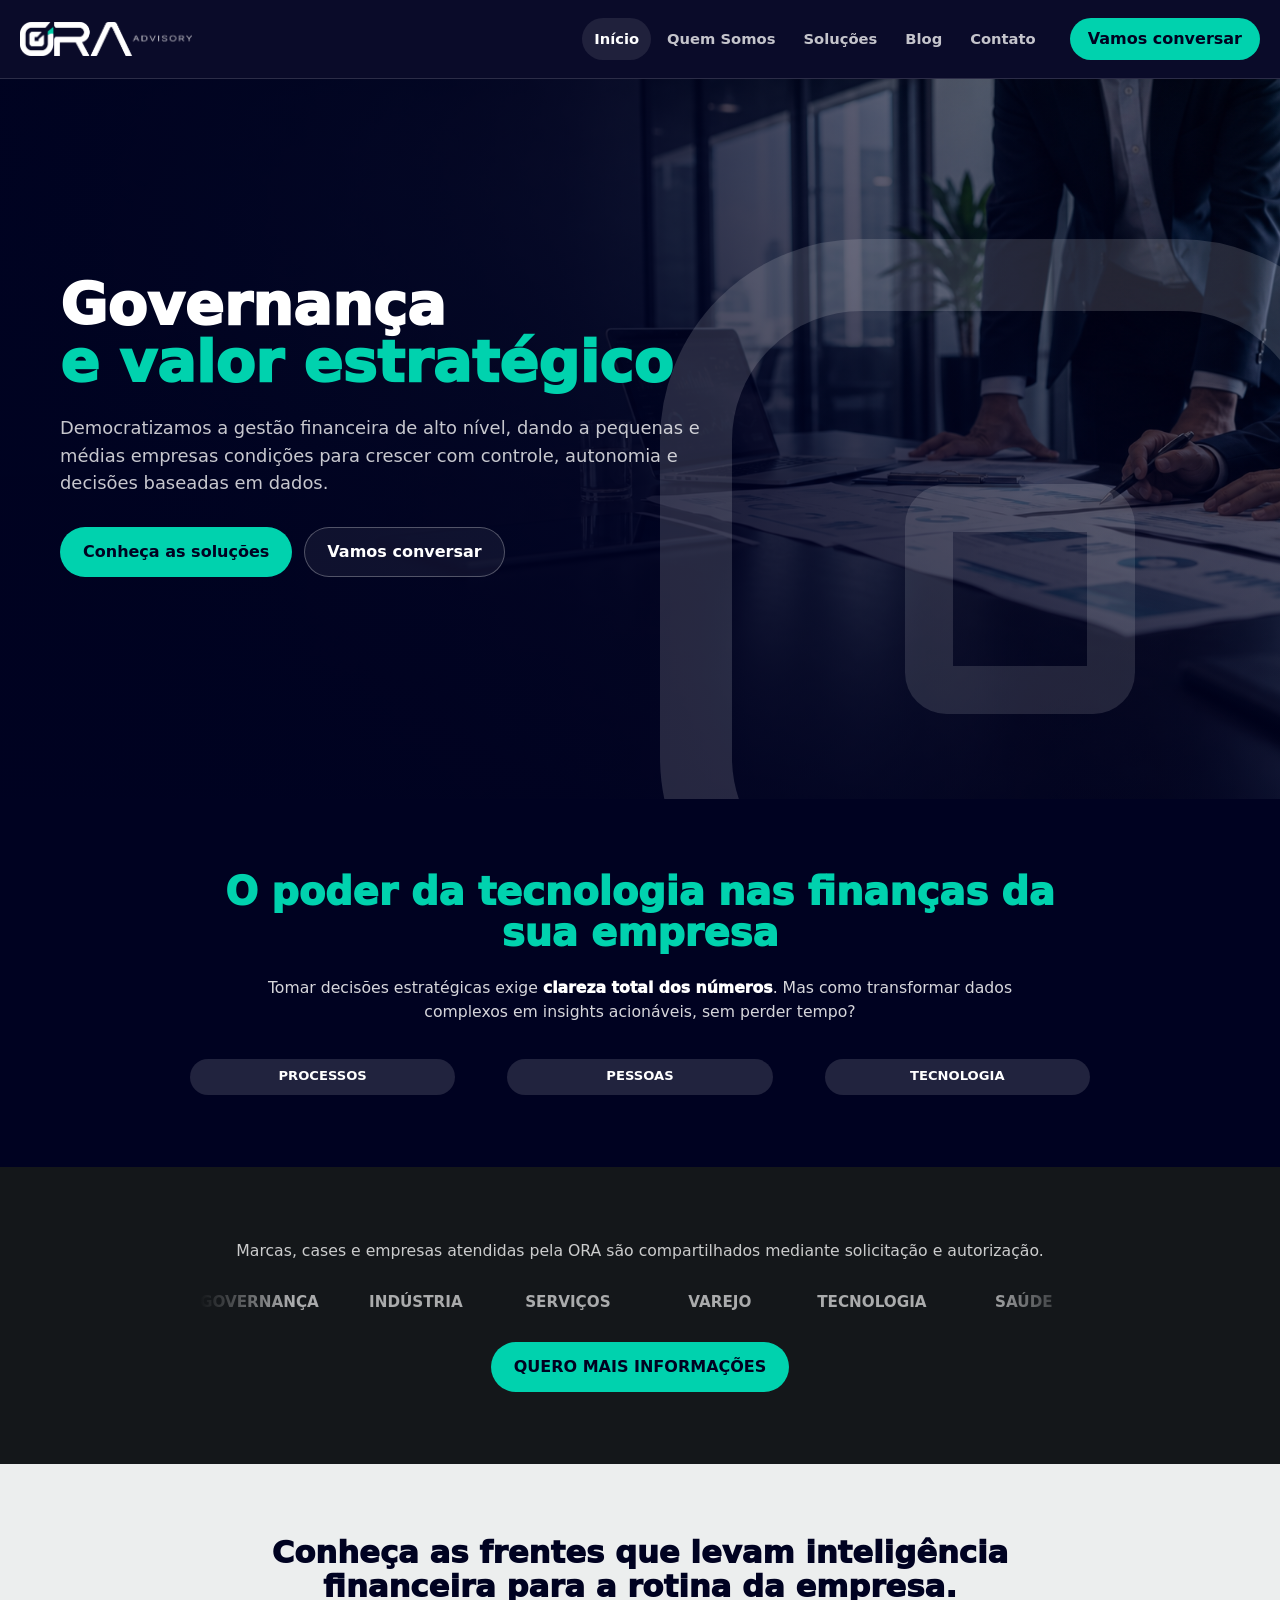
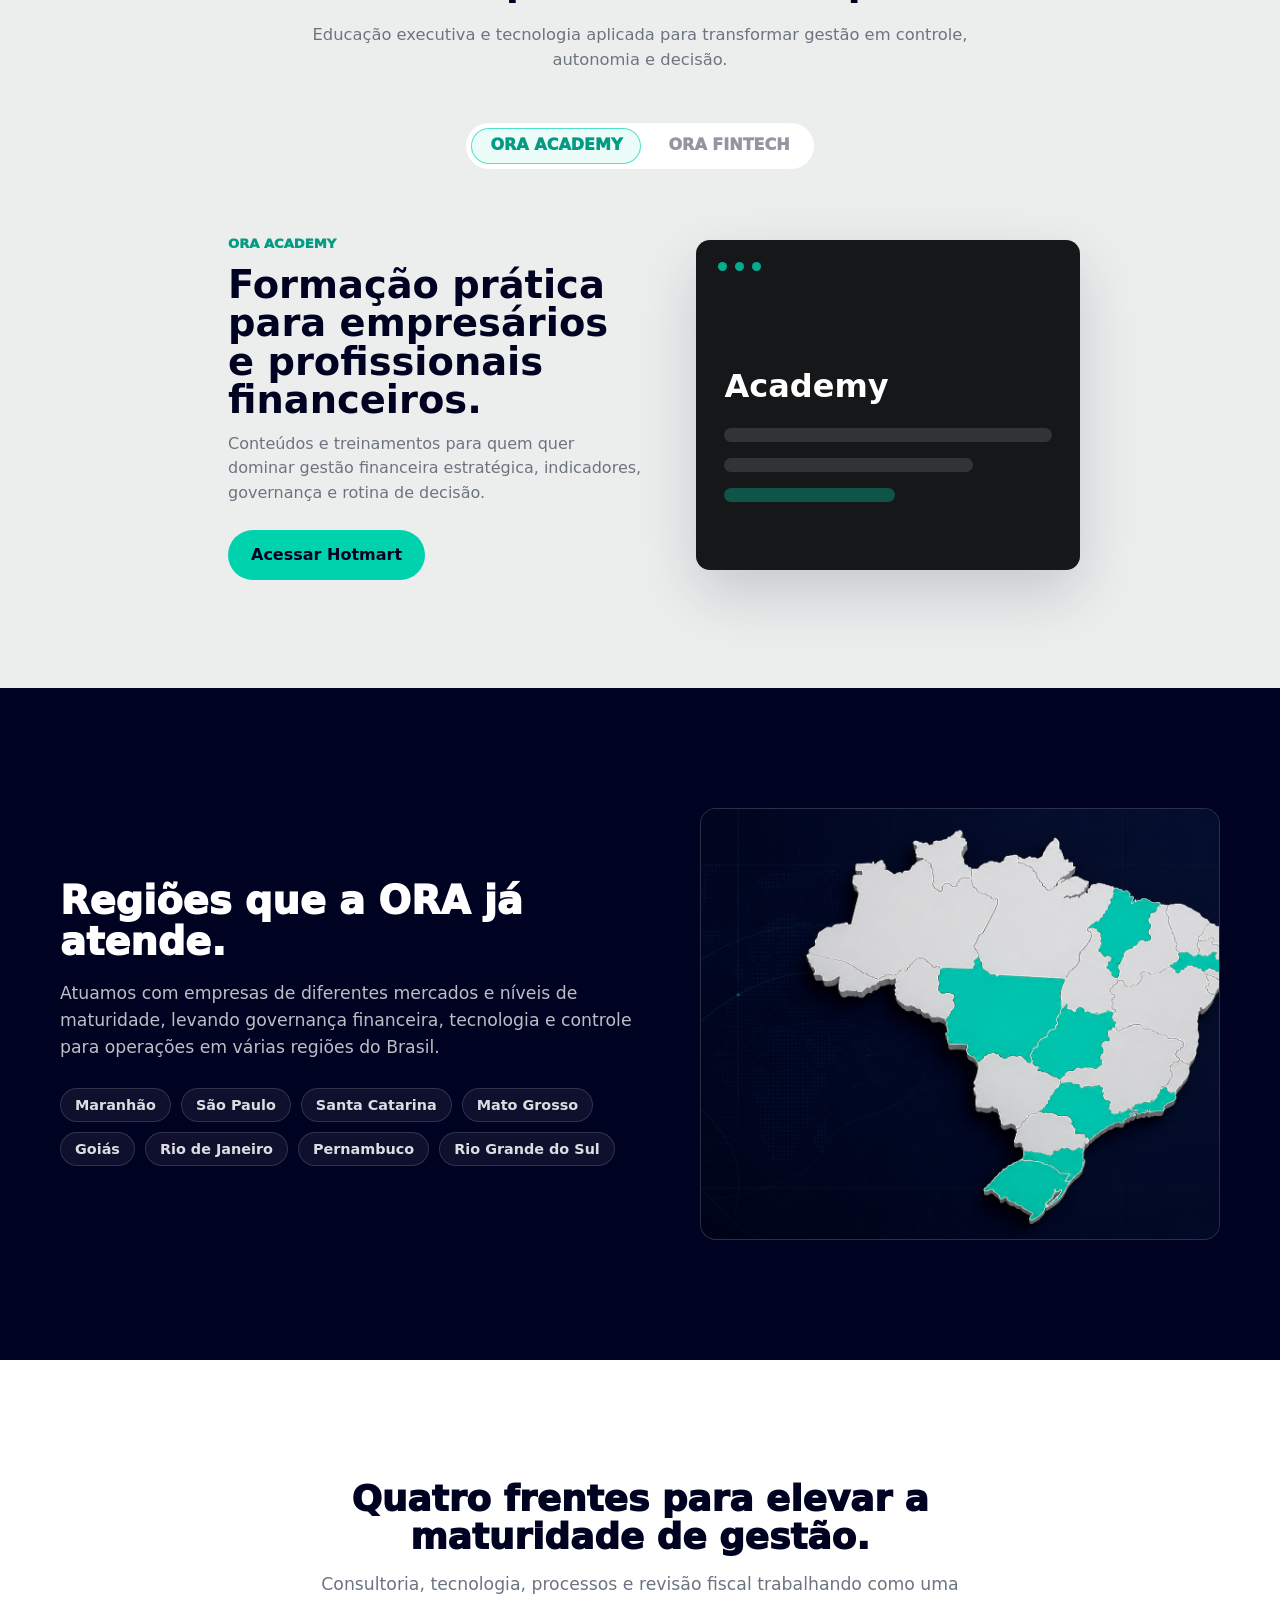
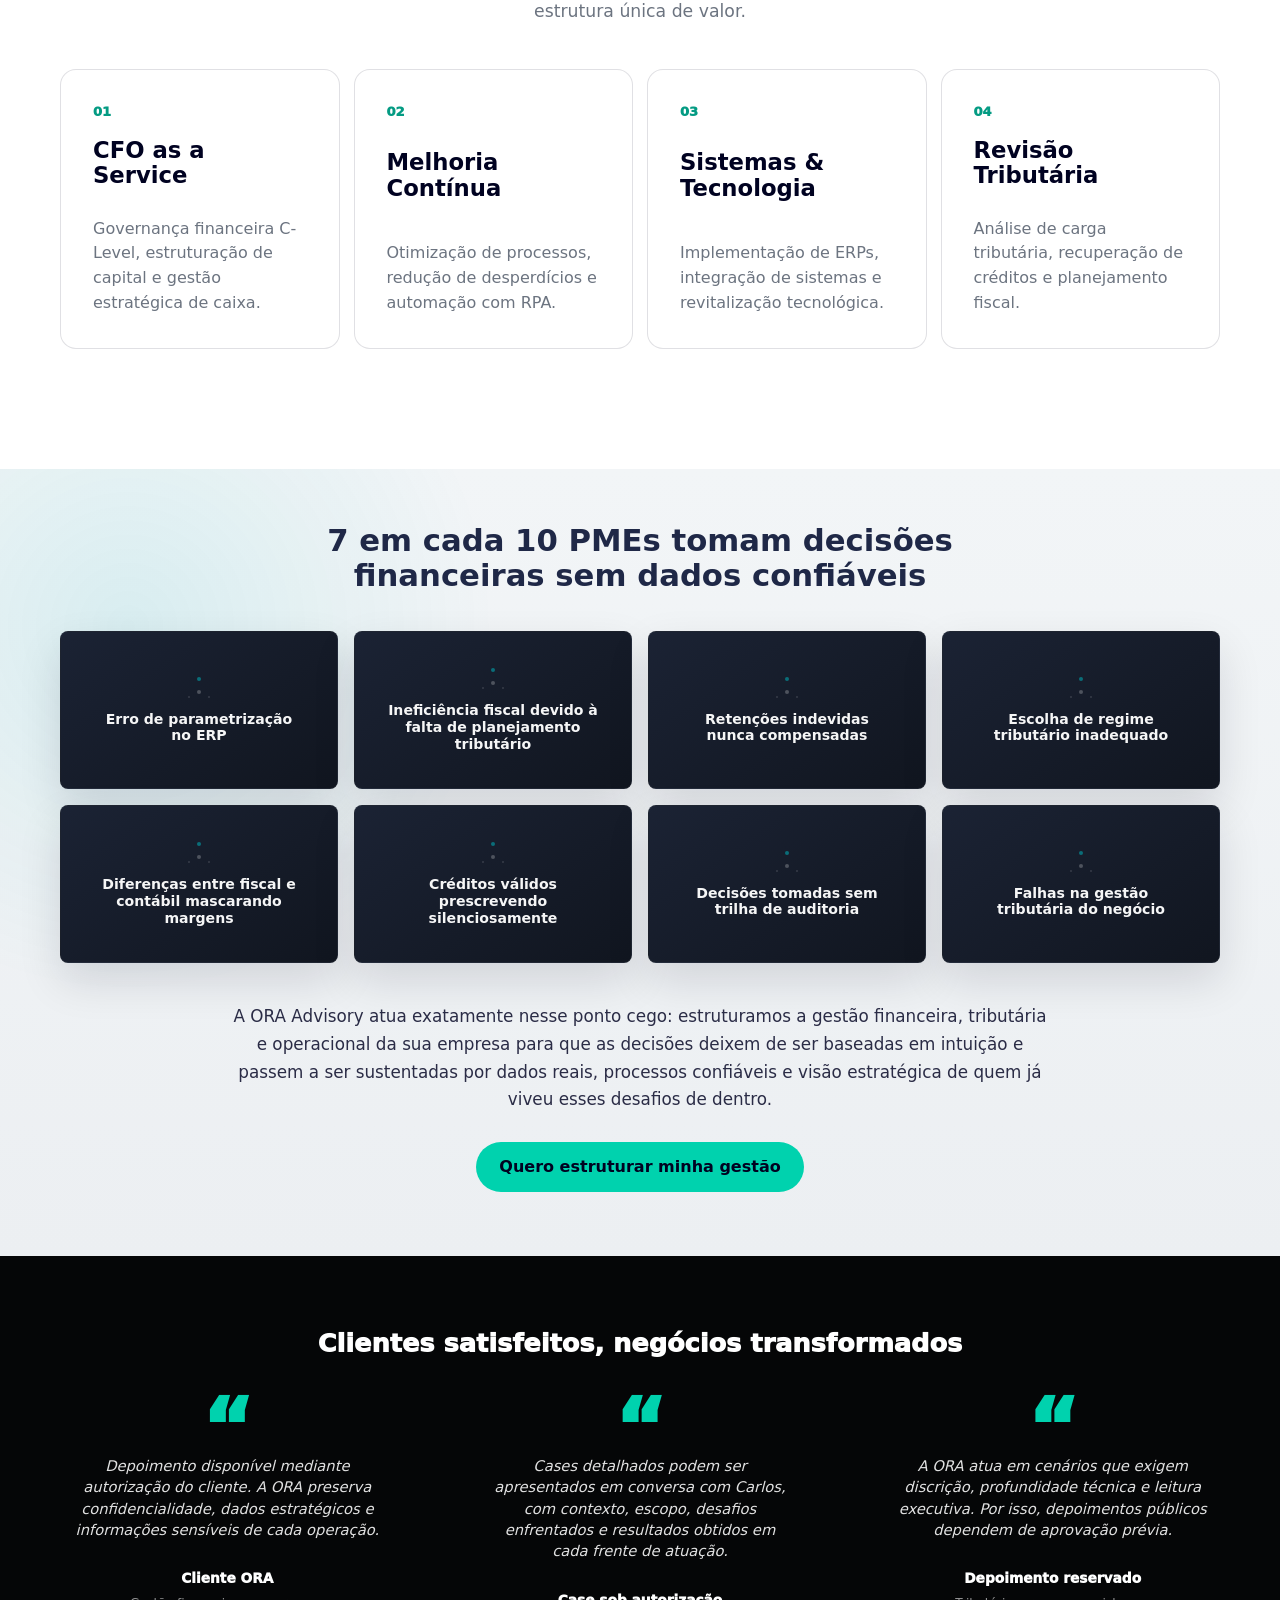
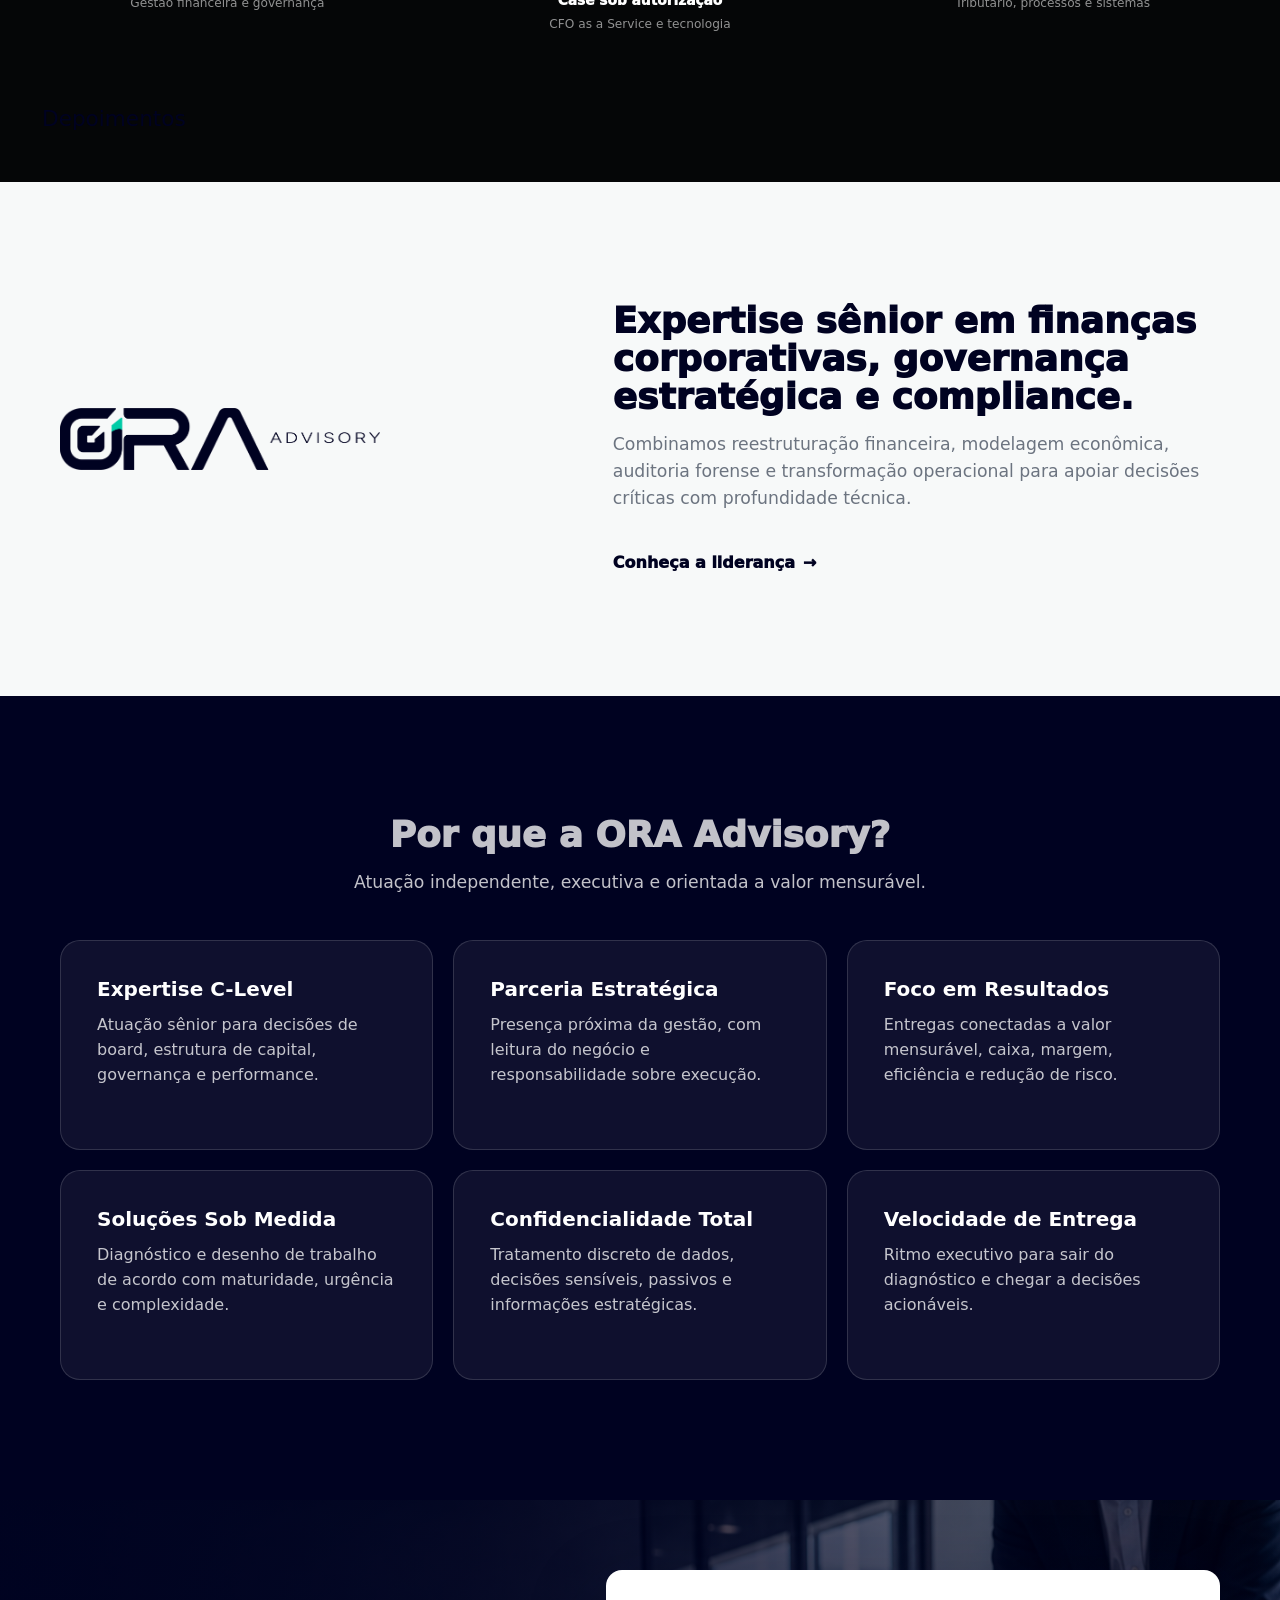
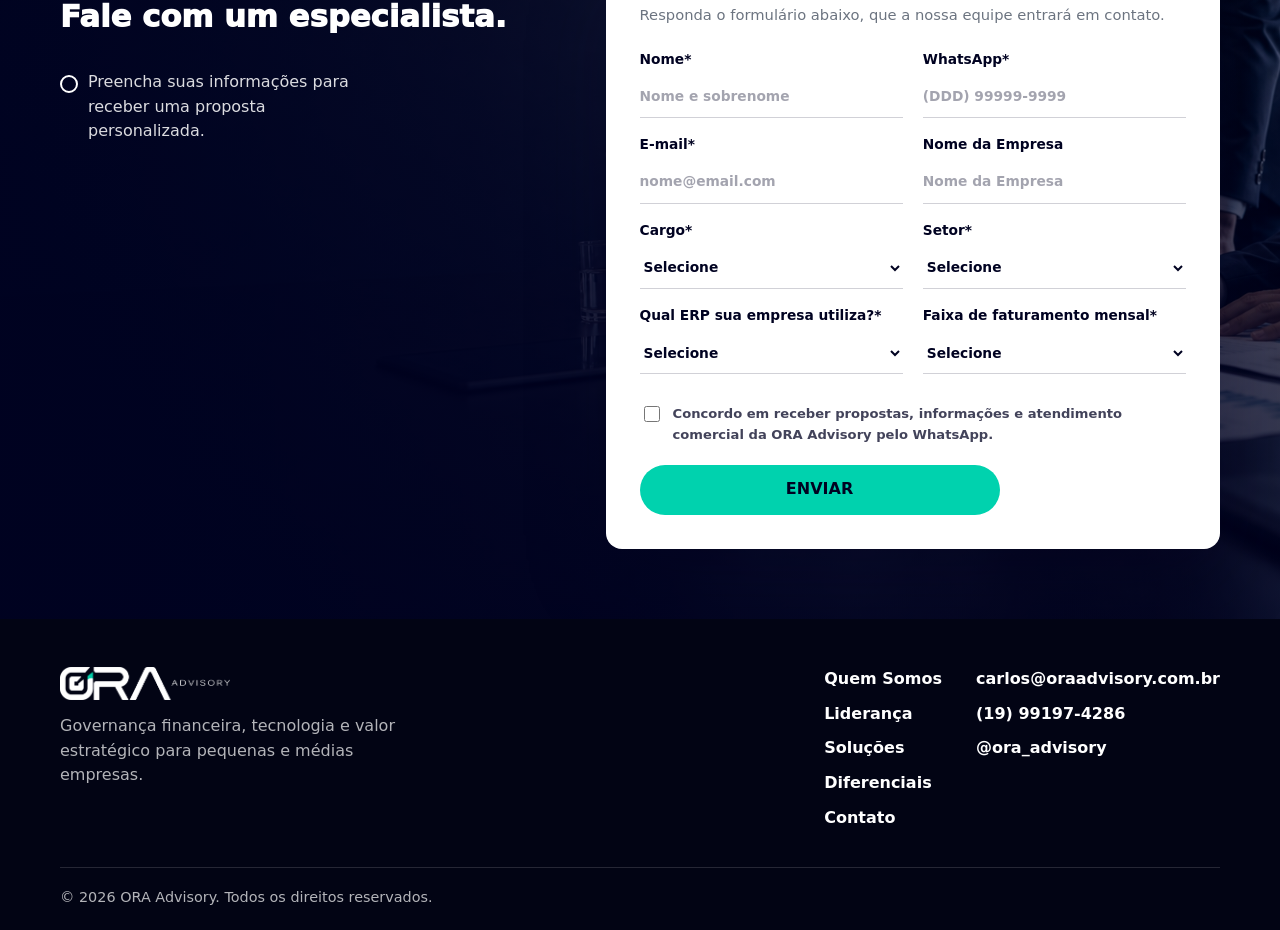
==== index.html @ 59528c6e "feat: ORA Advisory site - initial release" ====
<!doctype html>
<html lang="pt-BR">
  <head>
    <meta charset="utf-8">
    <meta name="viewport" content="width=device-width, initial-scale=1">
    <title>ORA Advisory | Governança e valor estratégico</title>
    <meta name="description" content="Gestão financeira C-Level, governança, tecnologia e valor estratégico para pequenas e médias empresas.">
    <link rel="icon" href="assets/logo-clean.png">
    <link rel="stylesheet" href="styles.css">
  </head>
  <body>
    <div id="site" data-page="home"></div>
    <script src="app.js"></script>
  </body>
</html>
---- styles.css ----
:root {
  --navy: #000221;
  --navy-2: #07112f;
  --teal: #00d2ae;
  --teal-dark: #049b83;
  --white: #ffffff;
  --paper: #f7f9f9;
  --ice: #edf4f4;
  --gray: #6c7480;
  --line: rgba(0, 2, 33, 0.12);
  --line-dark: rgba(255, 255, 255, 0.14);
  --shadow: 0 24px 70px rgba(0, 2, 33, 0.13);
  --radius: 16px;
  --max: 1160px;
}

* {
  box-sizing: border-box;
}

html {
  scroll-behavior: smooth;
}

body {
  margin: 0;
  background: var(--paper);
  color: var(--navy);
  font-family: Inter, ui-sans-serif, system-ui, -apple-system, BlinkMacSystemFont, "Segoe UI", sans-serif;
  font-size: 16px;
  line-height: 1.55;
  letter-spacing: 0;
}

body.menu-open {
  overflow: hidden;
}

img {
  display: block;
  max-width: 100%;
}

a {
  color: inherit;
  text-decoration: none;
}

button,
input,
select,
textarea {
  font: inherit;
}

.container {
  width: min(var(--max), calc(100% - 40px));
  margin: 0 auto;
}

.site-shell {
  min-height: 100vh;
  overflow: hidden;
}

.site-header {
  position: sticky;
  top: 0;
  z-index: 50;
  background: rgba(0, 2, 33, 0.96);
  border-bottom: 1px solid var(--line-dark);
  color: var(--white);
  backdrop-filter: blur(18px);
}

.nav-wrap {
  width: min(1240px, calc(100% - 40px));
  min-height: 78px;
  margin: 0 auto;
  display: flex;
  align-items: center;
  gap: 22px;
}

.brand {
  width: 172px;
  flex: 0 0 auto;
}

.brand img {
  width: 100%;
  height: auto;
}

.desktop-nav {
  margin-left: auto;
  display: flex;
  align-items: center;
  gap: 4px;
}

.nav-link,
.dropdown-trigger {
  min-height: 42px;
  display: inline-flex;
  align-items: center;
  border: 0;
  border-radius: 999px;
  padding: 0 12px;
  background: transparent;
  color: rgba(255, 255, 255, 0.76);
  cursor: pointer;
  font-size: 0.92rem;
  font-weight: 760;
}

.nav-link:hover,
.dropdown-trigger:hover,
.nav-link.is-active,
.dropdown-trigger.is-active {
  color: var(--white);
  background: rgba(255, 255, 255, 0.09);
}

.dropdown {
  position: relative;
}

.dropdown-panel {
  position: absolute;
  top: calc(100% + 12px);
  right: 0;
  width: 360px;
  padding: 10px;
  border: 1px solid var(--line-dark);
  border-radius: 12px;
  background: #070b22;
  box-shadow: var(--shadow);
  opacity: 0;
  visibility: hidden;
  transform: translateY(8px);
  transition: 160ms ease;
}

.dropdown:hover .dropdown-panel,
.dropdown:focus-within .dropdown-panel {
  opacity: 1;
  visibility: visible;
  transform: translateY(0);
}

.dropdown-panel a {
  display: grid;
  gap: 2px;
  padding: 13px;
  border-radius: var(--radius);
}

.dropdown-panel a:hover {
  background: rgba(0, 210, 174, 0.12);
}

.dropdown-panel span {
  color: rgba(255, 255, 255, 0.58);
  font-size: 0.83rem;
}

.nav-cta {
  min-height: 42px;
  display: inline-flex;
  align-items: center;
  justify-content: center;
  padding: 0 18px;
  border-radius: 999px;
  background: var(--teal);
  color: var(--navy);
  font-weight: 900;
  white-space: nowrap;
}

.nav-cta:hover {
  background: var(--white);
}

.menu-toggle {
  width: 44px;
  height: 44px;
  display: none;
  place-items: center;
  border: 1px solid var(--line-dark);
  border-radius: 999px;
  background: transparent;
  color: var(--white);
}

.menu-toggle span,
.menu-toggle::before,
.menu-toggle::after {
  width: 18px;
  height: 2px;
  display: block;
  border-radius: 20px;
  background: currentColor;
  content: "";
  transition: 180ms ease;
}

.menu-toggle span {
  margin: 4px 0;
}

.menu-open .menu-toggle span {
  opacity: 0;
}

.menu-open .menu-toggle::before {
  transform: translateY(6px) rotate(45deg);
}

.menu-open .menu-toggle::after {
  transform: translateY(-6px) rotate(-45deg);
}

.mobile-menu {
  display: none;
}

.home-hero,
.page-hero {
  position: relative;
  min-height: 720px;
  display: flex;
  align-items: center;
  overflow: hidden;
  background: var(--navy);
  color: var(--white);
}

.page-hero.compact {
  min-height: 520px;
}

.home-media,
.hero-bg {
  position: absolute;
  inset: 0;
}

.home-media img,
.hero-bg img {
  width: 100%;
  height: 100%;
  object-fit: cover;
}

.home-overlay,
.hero-bg::after {
  position: absolute;
  inset: 0;
  background:
    linear-gradient(90deg, rgba(0, 2, 33, 0.94) 0%, rgba(0, 2, 33, 0.82) 44%, rgba(0, 2, 33, 0.18) 100%),
    linear-gradient(180deg, rgba(0, 2, 33, 0.12) 0%, rgba(0, 2, 33, 0.78) 100%);
  content: "";
}

.home-mark,
.hero-mark {
  position: absolute;
  right: -100px;
  bottom: -160px;
  width: min(58vw, 720px);
  aspect-ratio: 1;
  border: 72px solid rgba(255, 255, 255, 0.14);
  border-radius: 28%;
  transform: rotate(0deg);
}

.home-mark::after,
.hero-mark::after {
  position: absolute;
  inset: 30%;
  border-radius: 18%;
  border: 48px solid rgba(255, 255, 255, 0.12);
  content: "";
}

.home-content,
.hero-grid {
  position: relative;
  z-index: 2;
}

.home-content {
  padding: 92px 0 116px;
}

.hero-grid {
  padding: 64px 0 80px;
}

.hero-logo {
  width: 230px;
  margin-bottom: 40px;
}

.eyebrow {
  display: inline-flex;
  align-items: center;
  gap: 10px;
  margin: 0 0 14px;
  color: var(--teal);
  font-size: 0.78rem;
  font-weight: 900;
  letter-spacing: 0;
  text-transform: uppercase;
}

.eyebrow::before {
  width: 24px;
  height: 2px;
  border-radius: 20px;
  background: currentColor;
  content: "";
}

h1,
h2,
h3,
p {
  margin-top: 0;
}

.home-hero h1,
.page-hero h1 {
  max-width: 850px;
  margin-bottom: 22px;
  font-size: clamp(2.4rem, 4.5vw, 4.8rem);
  line-height: 1;
  font-weight: 950;
}

.home-hero h1 span,
.page-hero h1 span {
  color: var(--teal);
}

.home-hero p,
.page-hero p {
  max-width: 660px;
  color: rgba(255, 255, 255, 0.78);
  font-size: 1.12rem;
}

.hero-actions {
  display: flex;
  flex-wrap: wrap;
  gap: 12px;
  margin-top: 30px;
}

.button {
  min-height: 50px;
  display: inline-flex;
  align-items: center;
  justify-content: center;
  border: 1px solid transparent;
  border-radius: 999px;
  padding: 0 22px;
  cursor: pointer;
  font-weight: 900;
  transition: 180ms ease;
}

.button.primary {
  background: var(--teal);
  color: var(--navy);
}

.button.primary:hover,
.button.light:hover {
  background: var(--white);
  transform: translateY(-1px);
}

.button.ghost {
  border-color: rgba(255, 255, 255, 0.28);
  color: var(--white);
  background: rgba(255, 255, 255, 0.06);
}

.button.ghost:hover {
  border-color: var(--white);
}

.button.light {
  background: var(--white);
  color: var(--navy);
}

.section {
  padding: 120px 0;
}

.tech-power-section {
  padding: 0;
  background: var(--paper);
}

.tech-power-section .container,
.brand-proof-section .container,
.product-tabs-section .container,
.client-pains-section .container,
.testimonials-section .container {
  width: 100%;
  max-width: none;
}

.tech-power-box {
  min-height: 255px;
  display: grid;
  align-content: center;
  justify-items: center;
  padding: 72px 40px 72px;
  background: var(--navy);
  color: var(--white);
  text-align: center;
}

.tech-power-box h2 {
  max-width: 900px;
  margin-bottom: 22px;
  color: var(--teal);
  font-size: clamp(1.7rem, 3vw, 2.45rem);
  line-height: 1.08;
  font-weight: 950;
}

.tech-power-box p {
  max-width: 820px;
  margin-bottom: 34px;
  color: rgba(255, 255, 255, 0.84);
  font-size: 0.98rem;
}

.tech-power-box strong {
  color: var(--white);
  font-weight: 950;
}

.tech-pill-row {
  width: min(100%, 900px);
  display: grid;
  grid-template-columns: repeat(3, minmax(0, 1fr));
  gap: 52px;
}

.tech-pill-row span {
  min-height: 36px;
  display: inline-flex;
  align-items: center;
  justify-content: center;
  border-radius: 999px;
  padding: 0 18px;
  background: rgba(255, 255, 255, 0.13);
  color: var(--white);
  font-size: 0.82rem;
  font-weight: 850;
  text-transform: uppercase;
}

.tech-signature {
  margin: 18px 0 0;
  color: rgba(255, 255, 255, 0.62);
  font-size: 0.95rem;
}

.brand-proof-section {
  padding: 0;
  background: var(--paper);
}

.brand-proof-box {
  min-height: 255px;
  display: grid;
  align-content: center;
  justify-items: center;
  gap: 28px;
  padding: 72px 40px;
  background: #14171a;
  color: var(--white);
  text-align: center;
  overflow: hidden;
}

.brand-proof-box > p {
  max-width: 850px;
  margin: 0;
  color: rgba(255, 255, 255, 0.78);
  font-size: 0.98rem;
}

.brand-carousel {
  position: relative;
  width: min(100%, 880px);
  overflow: hidden;
}

.brand-carousel::before,
.brand-carousel::after {
  position: absolute;
  top: 0;
  z-index: 2;
  width: 90px;
  height: 100%;
  pointer-events: none;
  content: "";
}

.brand-carousel::before {
  left: 0;
  background: linear-gradient(90deg, #14171a, rgba(20, 23, 26, 0));
}

.brand-carousel::after {
  right: 0;
  background: linear-gradient(270deg, #14171a, rgba(20, 23, 26, 0));
}

.brand-track {
  display: flex;
  align-items: center;
  width: max-content;
  gap: 42px;
  animation: brand-scroll 28s linear infinite;
}

.brand-track span {
  min-width: 110px;
  color: rgba(255, 255, 255, 0.64);
  font-size: 0.95rem;
  font-weight: 900;
  letter-spacing: 0;
  text-transform: uppercase;
  white-space: nowrap;
}

.brand-proof-box .button {
  min-width: 270px;
  text-transform: uppercase;
}

.product-tabs-section {
  padding: 0;
  background: var(--paper);
}

.product-tabs-box {
  padding: 72px 42px 80px;
  background: #eceeee;
  text-align: center;
}

.product-tabs-head {
  max-width: 860px;
  margin: 0 auto 24px;
}

.product-tabs-head h2 {
  margin-bottom: 18px;
  color: var(--navy);
  font-size: clamp(1.6rem, 2.4vw, 2.4rem);
  line-height: 1.1;
  font-weight: 950;
}

.product-tabs-head p {
  max-width: 700px;
  margin: 0 auto;
  color: var(--gray);
  font-size: 1.02rem;
}

.product-tab-controls {
  width: fit-content;
  max-width: 100%;
  margin: 26px auto 34px;
  display: inline-flex;
  align-items: center;
  gap: 8px;
  padding: 5px;
  border-radius: 999px;
  background: var(--white);
}

.product-tab-controls button {
  min-height: 36px;
  border: 1px solid transparent;
  border-radius: 999px;
  padding: 0 18px;
  background: transparent;
  color: rgba(0, 2, 33, 0.42);
  cursor: pointer;
  font-weight: 950;
  text-transform: uppercase;
}

.product-tab-controls button.is-active {
  border-color: rgba(0, 210, 174, 0.65);
  color: var(--teal-dark);
  background: rgba(0, 210, 174, 0.08);
}

.product-tab-panel {
  width: min(880px, 100%);
  margin: 0 auto;
  display: grid;
  grid-template-columns: minmax(0, 0.92fr) minmax(280px, 0.75fr);
  align-items: center;
  gap: 26px;
  text-align: left;
}

.product-tab-panel[hidden] {
  display: none;
}

.product-tab-panel > div:first-child {
  padding: 28px;
}

.product-tab-panel span {
  display: inline-flex;
  margin-bottom: 12px;
  color: var(--teal-dark);
  font-size: 0.82rem;
  font-weight: 950;
  text-transform: uppercase;
}

.product-tab-panel h3 {
  margin-bottom: 12px;
  color: var(--navy);
  font-size: clamp(1.8rem, 3vw, 3.2rem);
  line-height: 1;
}

.product-tab-panel p {
  max-width: 540px;
  margin-bottom: 24px;
  color: var(--gray);
}

.button.muted {
  background: rgba(0, 2, 33, 0.12);
  color: rgba(0, 2, 33, 0.46);
  cursor: not-allowed;
}

.product-visual {
  min-height: 330px;
  border-radius: 14px;
  background: #151719;
  color: var(--white);
  position: relative;
  overflow: hidden;
  box-shadow: 0 24px 60px rgba(0, 2, 33, 0.16);
}

.mock-window {
  position: absolute;
  top: 22px;
  left: 22px;
  display: flex;
  gap: 8px;
}

.mock-window span {
  width: 9px;
  height: 9px;
  margin: 0;
  border-radius: 999px;
  background: var(--teal);
  opacity: 0.8;
}

.mock-lines {
  position: absolute;
  inset: 82px 28px 28px;
  display: grid;
  align-content: center;
  gap: 16px;
}

.mock-lines strong {
  color: var(--white);
  font-size: 2rem;
}

.mock-lines i {
  height: 14px;
  border-radius: 999px;
  background: rgba(255, 255, 255, 0.12);
}

.mock-lines i:nth-child(3) {
  width: 76%;
}

.mock-lines i:nth-child(4) {
  width: 52%;
  background: rgba(0, 210, 174, 0.32);
}

.mock-dashboard {
  position: absolute;
  inset: 34px;
  display: grid;
  grid-template-columns: repeat(2, minmax(0, 1fr));
  gap: 12px;
}

.mock-dashboard i {
  border-radius: 8px;
  background:
    linear-gradient(135deg, rgba(0, 210, 174, 0.24), rgba(255, 255, 255, 0.05)),
    rgba(255, 255, 255, 0.06);
}

.mock-status {
  position: absolute;
  left: 50%;
  bottom: 32px;
  transform: translateX(-50%);
  border: 1px solid rgba(0, 210, 174, 0.55);
  border-radius: 999px;
  padding: 8px 18px;
  color: var(--teal);
  font-weight: 950;
  text-transform: uppercase;
}

.regions-section {
  background: var(--navy);
  color: var(--white);
}

.regions-grid {
  display: grid;
  grid-template-columns: minmax(0, 0.9fr) minmax(320px, 0.8fr);
  align-items: center;
  gap: 56px;
}

.regions-grid h2 {
  max-width: 650px;
  margin-bottom: 18px;
  color: var(--white);
  font-size: clamp(1.9rem, 3vw, 3.2rem);
  line-height: 1.05;
  font-weight: 950;
}

.regions-grid p {
  max-width: 620px;
  color: rgba(255, 255, 255, 0.74);
  font-size: 1.08rem;
}

.region-tags {
  display: flex;
  flex-wrap: wrap;
  gap: 10px;
  margin-top: 28px;
}

.region-tags span {
  display: inline-flex;
  align-items: center;
  min-height: 34px;
  border: 1px solid rgba(255, 255, 255, 0.14);
  border-radius: 999px;
  padding: 0 14px;
  background: rgba(255, 255, 255, 0.06);
  color: rgba(255, 255, 255, 0.86);
  font-size: 0.9rem;
  font-weight: 850;
}

.brazil-map-card {
  min-height: 430px;
  display: grid;
  place-items: center;
  overflow: hidden;
  border: 1px solid var(--line-dark);
  border-radius: var(--radius);
  background: rgba(255, 255, 255, 0.04);
}

.brazil-map-card img {
  width: 100%;
  height: 100%;
  min-height: 430px;
  object-fit: cover;
}

@keyframes brand-scroll {
  from {
    transform: translateX(0);
  }

  to {
    transform: translateX(-50%);
  }
}

.light-section {
  background: var(--white);
}

.dark-section {
  background: var(--navy);
  color: var(--white);
}

.section-head {
  max-width: 720px;
}

.section-head.center {
  margin: 0 auto 44px;
  text-align: center;
}

.section-head.center .eyebrow {
  justify-content: center;
}

.section-head h2,
.leadership-grid h2,
.executive-card h2 {
  margin-bottom: 16px;
  font-size: clamp(1.7rem, 2.8vw, 3rem);
  line-height: 1.05;
  font-weight: 950;
}

.section-head p,
.leadership-grid p,
.statement-card p,
.executive-card p {
  color: var(--gray);
  font-size: 1.08rem;
}

.dark-section .section-head p,
.dark-section .section-head h2,
.dark-section .differential-grid p {
  color: rgba(255, 255, 255, 0.76);
}

.split-grid,
.leadership-grid,
.quote-grid,
.contact-grid,
.next-grid {
  display: grid;
  grid-template-columns: minmax(0, 0.9fr) minmax(0, 1.1fr);
  align-items: center;
  gap: 56px;
}

.statement-card,
.executive-card,
.quote-card {
  padding: 42px;
  border-radius: var(--radius);
  background: var(--navy);
  color: var(--white);
  box-shadow: var(--shadow);
}

.statement-card p,
.executive-card p {
  color: rgba(255, 255, 255, 0.74);
}

.statement-card strong {
  display: block;
  color: var(--teal);
  font-size: clamp(2rem, 4vw, 4rem);
  line-height: 0.98;
}

.executive-card span {
  display: inline-flex;
  align-items: center;
  gap: 8px;
  margin-bottom: 18px;
  color: var(--teal);
  font-size: 0.78rem;
  font-weight: 900;
  text-transform: uppercase;
  letter-spacing: 0.08em;
}

.executive-card span::before {
  width: 20px;
  height: 2px;
  border-radius: 20px;
  background: currentColor;
  content: "";
}

.solution-grid {
  display: grid;
  grid-template-columns: repeat(4, minmax(0, 1fr));
  gap: 14px;
}

.solution-card a {
  min-height: 280px;
  display: flex;
  flex-direction: column;
  justify-content: space-between;
  padding: 32px;
  border: 1px solid var(--line);
  border-radius: var(--radius);
  background: var(--white);
  transition: 180ms ease;
}

.solution-card a:hover {
  border-color: rgba(0, 210, 174, 0.5);
  transform: translateY(-3px);
  box-shadow: var(--shadow);
}

.solution-card span,
.solution-feature span,
.service-grid span {
  color: var(--teal-dark);
  font-size: 0.82rem;
  font-weight: 950;
}

.values-grid span {
  display: block;
  margin-bottom: 10px;
  color: var(--teal);
  font-size: 1.8rem;
  font-weight: 950;
  line-height: 1;
}

.solution-card h3,
.values-grid h3,
.service-grid h3 {
  margin-bottom: 12px;
  font-size: 1.42rem;
  line-height: 1.12;
}

.solution-card p,
.values-grid p,
.service-grid p,
.solution-feature p {
  margin-bottom: 0;
  color: var(--gray);
}

.client-pains-section {
  padding: 0;
  background: var(--paper);
}

.client-pains-box {
  width: 100%;
  max-width: none;
  padding: 54px max(28px, calc((100vw - var(--max)) / 2)) 64px;
  background:
    radial-gradient(circle at 10% 20%, rgba(0, 176, 185, 0.1), transparent 28%),
    linear-gradient(180deg, #f2f5f7 0%, #eceff2 100%);
  text-align: center;
  overflow: hidden;
}

.pain-intro {
  max-width: 920px;
  margin: 0 auto;
}

.client-pains-box .eyebrow {
  justify-content: center;
  margin-bottom: 22px;
  color: rgba(0, 176, 185, 0.78);
  font-size: 0.78rem;
  letter-spacing: 0.12em;
}

.client-pains-box .eyebrow::before {
  width: 7px;
  height: 7px;
  border: 2px solid currentColor;
  border-radius: 999px;
  background: transparent;
}

.client-pains-box h2 {
  margin: 0 auto 38px;
  color: #1f2847;
  font-size: clamp(1.6rem, 2.4vw, 2.4rem);
  line-height: 1.15;
  font-weight: 900;
  text-wrap: balance;
}

.pain-grid {
  display: grid;
  grid-template-columns: repeat(4, minmax(0, 1fr));
  gap: 16px;
  max-width: 1320px;
  margin: 0 auto;
}

.pain-grid article {
  min-height: 158px;
  display: grid;
  align-content: center;
  justify-items: center;
  gap: 12px;
  border: 1px solid rgba(255, 255, 255, 0.04);
  border-radius: 8px;
  padding: 26px 18px;
  background:
    linear-gradient(145deg, rgba(28, 36, 53, 0.96), rgba(17, 22, 31, 0.98)),
    var(--navy);
  box-shadow: 0 18px 44px rgba(0, 2, 33, 0.12);
  color: var(--white);
}

.pain-grid span {
  width: 32px;
  height: 22px;
  display: block;
  position: relative;
  opacity: 0.7;
}

.pain-grid span::before {
  position: absolute;
  top: 0;
  left: 50%;
  width: 4px;
  height: 4px;
  border-radius: 999px;
  background: rgba(0, 176, 185, 0.78);
  box-shadow: 0 13px 0 rgba(255, 255, 255, 0.34), -10px 18px 0 -1px rgba(255, 255, 255, 0.2), 10px 18px 0 -1px rgba(255, 255, 255, 0.2);
  transform: translateX(-50%);
  content: "";
}

.pain-grid p {
  max-width: 210px;
  margin: 0;
  color: rgba(255, 255, 255, 0.96);
  font-size: clamp(0.78rem, 1.1vw, 0.96rem);
  font-weight: 850;
  line-height: 1.18;
}

.pain-explanation {
  max-width: 820px;
  margin: 40px auto 0;
  display: flex;
  flex-direction: column;
  align-items: center;
  gap: 28px;
  text-align: center;
}

.pain-explanation p {
  margin: 0;
  color: var(--navy);
  font-size: 1.05rem;
  line-height: 1.65;
  opacity: 0.82;
}

.pain-caption {
  max-width: 1320px;
  margin: 18px auto 0;
  color: var(--navy);
  text-align: left;
  font-size: 1.1rem;
  font-weight: 700;
}

.testimonials-section {
  padding: 0;
  background: var(--paper);
}

.testimonials-box {
  padding: 72px 42px 80px;
  background: #050607;
  color: var(--white);
  text-align: center;
}

.testimonials-box h2 {
  margin: 0 auto 42px;
  color: var(--white);
  font-size: clamp(1.4rem, 2vw, 2rem);
  line-height: 1.2;
  font-weight: 950;
}

.testimonial-grid {
  display: grid;
  grid-template-columns: repeat(3, minmax(0, 1fr));
  gap: 42px;
}

.testimonial-grid article {
  display: grid;
  justify-items: center;
  align-content: start;
  min-height: 250px;
}

.testimonial-grid span {
  height: 38px;
  color: var(--teal);
  font-size: 4.8rem;
  font-weight: 950;
  line-height: 0.7;
}

.testimonial-grid p {
  max-width: 310px;
  margin: 16px auto 28px;
  color: rgba(255, 255, 255, 0.88);
  font-size: 0.92rem;
  font-style: italic;
  line-height: 1.45;
}

.testimonial-grid strong {
  color: var(--white);
  font-size: 0.86rem;
  font-weight: 950;
}

.testimonial-grid small {
  margin-top: 4px;
  color: rgba(255, 255, 255, 0.56);
  font-size: 0.76rem;
}

.testimonial-caption {
  margin: 18px 0 0;
  color: var(--navy);
  text-align: left;
  font-size: 1.35rem;
  transform: translateY(100%);
}

.final-form-section {
  position: relative;
  padding: 70px 0;
  overflow: hidden;
  background: var(--navy);
  color: var(--white);
}

.final-form-media {
  position: absolute;
  inset: 0;
}

.final-form-media img {
  width: 100%;
  height: 100%;
  object-fit: cover;
}

.final-form-media::after {
  position: absolute;
  inset: 0;
  background:
    linear-gradient(90deg, rgba(0, 2, 33, 0.92) 0%, rgba(0, 2, 33, 0.74) 44%, rgba(0, 2, 33, 0.35) 100%),
    linear-gradient(180deg, rgba(0, 2, 33, 0.18), rgba(0, 2, 33, 0.72));
  content: "";
}

.final-form-grid {
  position: relative;
  z-index: 2;
  display: grid;
  grid-template-columns: minmax(0, 0.8fr) minmax(520px, 1fr);
  align-items: start;
  gap: 54px;
}

.final-form-copy {
  padding-top: 30px;
}

.final-form-copy h2 {
  max-width: 460px;
  margin-bottom: 36px;
  color: var(--white);
  font-size: clamp(1.6rem, 2.4vw, 2.6rem);
  line-height: 1.1;
  font-weight: 950;
}

.final-form-copy p {
  position: relative;
  max-width: 310px;
  margin: 0;
  padding-left: 28px;
  color: rgba(255, 255, 255, 0.86);
}

.final-form-copy p::before {
  position: absolute;
  left: 0;
  top: 5px;
  width: 14px;
  height: 14px;
  border: 2px solid var(--white);
  border-radius: 999px;
  content: "";
}

.final-lead-form {
  padding: 34px;
  border-radius: var(--radius);
  background: var(--white);
  color: var(--navy);
  box-shadow: 0 28px 80px rgba(0, 2, 33, 0.28);
}

.final-lead-form > p {
  margin-bottom: 22px;
  color: var(--gray);
  font-size: 0.92rem;
}

.form-grid {
  display: grid;
  grid-template-columns: repeat(2, minmax(0, 1fr));
  gap: 16px 20px;
}

.final-lead-form label {
  display: grid;
  gap: 6px;
  color: var(--navy);
  font-size: 0.86rem;
  font-weight: 850;
}

.final-lead-form input,
.final-lead-form select {
  width: 100%;
  min-height: 42px;
  border: 0;
  border-bottom: 1px solid rgba(0, 2, 33, 0.18);
  border-radius: 0;
  padding: 8px 0;
  background: transparent;
  color: var(--navy);
  outline: 0;
}

.final-lead-form input:focus,
.final-lead-form select:focus {
  border-bottom-color: var(--teal-dark);
}

.final-lead-form input::placeholder {
  color: rgba(0, 2, 33, 0.36);
}

.checkbox-line {
  grid-template-columns: auto minmax(0, 1fr) !important;
  align-items: start;
  gap: 10px !important;
  margin: 30px 0 20px;
  color: rgba(0, 2, 33, 0.74) !important;
  font-size: 0.82rem !important;
  font-weight: 650 !important;
}

.checkbox-line input {
  width: 16px;
  min-height: 16px;
  margin-top: 2px;
}

.final-lead-form .button {
  width: min(100%, 360px);
  border: 0;
  text-transform: uppercase;
}

.leadership-media {
  border-radius: var(--radius);
  overflow: hidden;
  box-shadow: var(--shadow);
  background: var(--navy);
}

.solution-feature img {
  border-radius: var(--radius);
  overflow: hidden;
  box-shadow: var(--shadow);
  background: var(--navy);
}

.leadership-media img {
  width: 100%;
  aspect-ratio: 16 / 10;
  object-fit: cover;
}

.leadership-symbol {
  display: flex;
  align-items: center;
  justify-content: center;
  background: transparent;
  box-shadow: none;
  max-width: 320px;
}

.leadership-symbol img {
  width: 100%;
  aspect-ratio: auto;
  object-fit: contain;
}

.text-link {
  display: inline-flex;
  margin-top: 22px;
  color: var(--navy);
  font-weight: 950;
}

.dark-section .text-link {
  color: var(--white);
}

.text-link::after {
  margin-left: 8px;
  content: "→";
}

.differential-grid,
.values-grid,
.service-grid,
.skill-grid {
  display: grid;
  grid-template-columns: repeat(3, minmax(0, 1fr));
  gap: 14px;
}

.differential-grid article,
.values-grid article,
.service-grid article,
.skill-grid article {
  min-height: 210px;
  padding: 32px;
  border: 1px solid var(--line);
  border-radius: var(--radius);
  background: var(--white);
}

.dark-section .differential-grid article {
  border-color: var(--line-dark);
  background: rgba(255, 255, 255, 0.06);
  border-radius: 20px;
  padding: 36px;
}

.dark-section .differential-grid {
  gap: 20px;
}

.differential-grid h3,
.differential-grid h2 {
  margin-bottom: 12px;
  font-size: 1.25rem;
  line-height: 1.2;
}

.differential-grid p {
  margin-bottom: 0;
  color: var(--gray);
}

.differential-grid.expanded article {
  min-height: 240px;
  border-radius: 20px;
  padding: 36px;
}

.direction-grid {
  display: grid;
  grid-template-columns: repeat(3, minmax(0, 1fr));
  gap: 14px;
}

.direction-grid article {
  min-height: 360px;
  display: flex;
  flex-direction: column;
  justify-content: space-between;
  padding: 36px;
  border-radius: var(--radius);
  background: var(--paper);
  border: 1px solid var(--line);
}

.direction-grid span {
  display: inline-flex;
  align-items: center;
  gap: 8px;
  margin-bottom: 16px;
  color: var(--teal-dark);
  font-size: 0.78rem;
  font-weight: 900;
  text-transform: uppercase;
  letter-spacing: 0.08em;
}

.direction-grid span::before {
  width: 20px;
  height: 2px;
  border-radius: 20px;
  background: currentColor;
  content: "";
}

.direction-grid h2 {
  font-size: clamp(1.5rem, 2.2vw, 2rem);
  line-height: 1.15;
  margin-bottom: 14px;
}

.direction-grid p {
  color: var(--gray);
  font-size: 0.98rem;
}

.skill-grid article {
  min-height: 90px;
  display: flex;
  align-items: center;
  color: var(--navy);
  font-weight: 900;
  border-left: 3px solid var(--teal);
  padding-left: 28px;
  background: var(--white);
}

.solution-feature-grid {
  display: grid;
  gap: 18px;
}

.solution-feature {
  display: grid;
  grid-template-columns: minmax(280px, 0.8fr) minmax(0, 1fr);
  align-items: center;
  gap: 34px;
  padding: 32px;
  border: 1px solid var(--line);
  border-radius: var(--radius);
  background: var(--white);
}

.solution-feature img {
  width: 100%;
  aspect-ratio: 16 / 9;
  object-fit: cover;
}

.solution-feature h2 {
  margin: 8px 0 12px;
  font-size: clamp(1.8rem, 3.2vw, 3.4rem);
  line-height: 1;
}

.quote-card {
  background: var(--navy-2);
  color: var(--white);
  border-left: 4px solid var(--teal);
}

.quote-card p {
  margin-bottom: 0;
  font-size: clamp(1.2rem, 1.8vw, 1.8rem);
  line-height: 1.4;
  font-weight: 700;
  color: rgba(255, 255, 255, 0.92);
}

.service-grid {
  grid-template-columns: repeat(2, minmax(0, 1fr));
}

.service-grid article {
  min-height: 200px;
  border-top: 3px solid var(--teal);
}

.next-section {
  background: var(--paper);
}

.next-grid {
  align-items: end;
}

.process-list {
  margin: 0;
  padding: 0;
  list-style: none;
  display: grid;
  gap: 12px;
}

.process-list li {
  display: grid;
  grid-template-columns: 130px minmax(0, 1fr);
  gap: 18px;
  padding: 26px 28px;
  border: 1px solid var(--line);
  border-radius: var(--radius);
  background: var(--white);
}

.process-list strong {
  color: var(--teal-dark);
}

.process-list span {
  color: var(--gray);
}

.contact-section {
  background: var(--white);
}

.contact-grid {
  align-items: start;
}

.contact-lines {
  display: grid;
  gap: 12px;
  margin-top: 28px;
}

.contact-lines a {
  color: var(--navy);
  font-weight: 900;
}

.contact-form {
  display: grid;
  gap: 14px;
  padding: 40px;
  border-radius: var(--radius);
  background: var(--navy);
  color: var(--white);
  box-shadow: var(--shadow);
}

.contact-form label {
  display: grid;
  gap: 7px;
  color: rgba(255, 255, 255, 0.76);
  font-size: 0.9rem;
  font-weight: 850;
}

.contact-form input,
.contact-form select,
.contact-form textarea {
  width: 100%;
  border: 1px solid var(--line-dark);
  border-radius: var(--radius);
  padding: 13px 14px;
  color: var(--white);
  background: rgba(255, 255, 255, 0.06);
  outline: 0;
}

.contact-form select option {
  color: var(--navy);
}

.contact-form input:focus,
.contact-form select:focus,
.contact-form textarea:focus {
  border-color: var(--teal);
  box-shadow: 0 0 0 3px rgba(0, 210, 174, 0.18);
}

.contact-form .button {
  width: 100%;
}

.contact-form p {
  margin: 0;
  color: rgba(255, 255, 255, 0.58);
  font-size: 0.84rem;
}

.cta-section {
  padding: 82px 0;
  background: var(--navy);
  color: var(--white);
}

.cta-box {
  display: grid;
  grid-template-columns: minmax(0, 1fr) auto;
  align-items: end;
  gap: 32px;
}

.cta-box h2 {
  max-width: 800px;
  margin-bottom: 12px;
  font-size: clamp(1.8rem, 3vw, 3.2rem);
  line-height: 1.05;
}

.cta-box p {
  max-width: 620px;
  margin-bottom: 0;
  color: rgba(255, 255, 255, 0.72);
}

.blog-grid {
  display: grid;
  grid-template-columns: repeat(3, minmax(0, 1fr));
  gap: 20px;
  margin-bottom: 48px;
}

.blog-card {
  display: flex;
  flex-direction: column;
  border: 1px solid var(--line);
  border-radius: var(--radius);
  background: var(--white);
  overflow: hidden;
  transition: 180ms ease;
  color: var(--navy);
}

.blog-card:hover {
  border-color: rgba(0, 210, 174, 0.5);
  transform: translateY(-4px);
  box-shadow: var(--shadow);
}

.blog-card-img {
  width: 100%;
  aspect-ratio: 16 / 9;
  overflow: hidden;
  background: var(--navy);
  flex-shrink: 0;
}

.blog-card-img img {
  width: 100%;
  height: 100%;
  object-fit: cover;
  transition: transform 320ms ease;
}

.blog-card:hover .blog-card-img img {
  transform: scale(1.04);
}

.blog-card-body {
  display: flex;
  flex-direction: column;
  gap: 12px;
  padding: 24px;
  flex: 1;
}

.blog-card-top {
  display: flex;
  align-items: center;
  justify-content: space-between;
  gap: 12px;
}

.blog-category {
  display: inline-flex;
  align-items: center;
  height: 26px;
  padding: 0 12px;
  border-radius: 999px;
  background: rgba(0, 210, 174, 0.12);
  color: var(--teal-dark);
  font-size: 0.72rem;
  font-weight: 900;
  text-transform: uppercase;
  white-space: nowrap;
}

.blog-card time {
  color: var(--gray);
  font-size: 0.80rem;
  white-space: nowrap;
}

.blog-card h2 {
  margin: 0;
  font-size: 1.05rem;
  line-height: 1.4;
  font-weight: 900;
  color: var(--navy);
}

.blog-card p {
  flex: 1;
  margin: 0;
  color: var(--gray);
  font-size: 0.9rem;
  line-height: 1.55;
}

.blog-link {
  color: var(--teal-dark);
  font-size: 0.86rem;
  font-weight: 900;
  margin-top: 4px;
}

.blog-notice {
  text-align: center;
  color: var(--gray);
  font-size: 0.92rem;
}

.blog-notice a {
  color: var(--teal-dark);
  font-weight: 900;
}

@media (max-width: 1080px) {
  .blog-grid {
    grid-template-columns: repeat(2, minmax(0, 1fr));
  }
}

/* Article page */
.article-hero {
  position: relative;
  min-height: 480px;
  display: flex;
  align-items: flex-end;
  overflow: hidden;
  background: var(--navy);
  color: var(--white);
}

.article-hero-bg {
  position: absolute;
  inset: 0;
}

.article-hero-bg img {
  width: 100%;
  height: 100%;
  object-fit: cover;
  opacity: 0.38;
}

.article-hero-content {
  position: relative;
  z-index: 2;
  padding: 56px 0 52px;
  display: flex;
  flex-direction: column;
  gap: 16px;
  max-width: 820px;
}

.article-back {
  display: inline-flex;
  align-items: center;
  color: rgba(255, 255, 255, 0.7);
  font-size: 0.86rem;
  font-weight: 700;
  transition: color 160ms ease;
}

.article-back:hover {
  color: var(--white);
}

.article-hero-content h1 {
  margin: 4px 0 0;
  font-size: clamp(1.8rem, 3.5vw, 3rem);
  line-height: 1.1;
  font-weight: 950;
}

.article-hero-content time {
  color: rgba(255, 255, 255, 0.6);
  font-size: 0.86rem;
}

.article-body {
  max-width: 740px;
}

.article-body p {
  font-size: 1.06rem;
  line-height: 1.75;
  color: var(--navy);
  margin-bottom: 24px;
}

.article-body p:first-child {
  font-size: 1.14rem;
  font-weight: 500;
  color: var(--navy);
}

.article-footer {
  display: flex;
  gap: 14px;
  flex-wrap: wrap;
  margin-top: 40px;
  padding-top: 36px;
  border-top: 1px solid var(--line);
}

.button.ghost-dark {
  border: 1px solid var(--line);
  background: transparent;
  color: var(--navy);
  min-height: 50px;
  display: inline-flex;
  align-items: center;
  justify-content: center;
  border-radius: 999px;
  padding: 0 22px;
  font-weight: 900;
  transition: 180ms ease;
}

.button.ghost-dark:hover {
  border-color: var(--navy);
  background: var(--navy);
  color: var(--white);
}

.site-footer {
  padding: 48px 0 22px;
  background: #020414;
  color: rgba(255, 255, 255, 0.7);
}

.footer-grid {
  display: grid;
  grid-template-columns: minmax(0, 1fr) auto auto;
  gap: 34px;
  align-items: start;
}

.footer-logo {
  width: 170px;
  margin-bottom: 14px;
}

.footer-grid p {
  max-width: 360px;
}

.footer-links,
.footer-contact {
  display: grid;
  gap: 10px;
}

.footer-links a,
.footer-contact a {
  color: var(--white);
  font-weight: 760;
}

.footer-bottom {
  margin-top: 36px;
  padding-top: 18px;
  border-top: 1px solid var(--line-dark);
  font-size: 0.9rem;
}

@media (max-width: 1080px) {
  .desktop-nav,
  .nav-cta {
    display: none;
  }

  .menu-toggle {
    display: grid;
    margin-left: auto;
  }

  .mobile-menu {
    position: fixed;
    inset: 78px 0 auto;
    z-index: 45;
    max-height: calc(100vh - 78px);
    display: grid;
    overflow: auto;
    padding: 16px 22px 28px;
    background: rgba(0, 2, 33, 0.98);
    transform: translateY(-120%);
    transition: 220ms ease;
  }

  .menu-open .mobile-menu {
    transform: translateY(0);
  }

  .mobile-menu a {
    padding: 13px 0;
    border-bottom: 1px solid var(--line-dark);
    color: var(--white);
    font-weight: 850;
  }

  .solution-grid,
  .differential-grid,
  .values-grid,
  .skill-grid {
    grid-template-columns: repeat(2, minmax(0, 1fr));
  }

  .pain-grid {
    grid-template-columns: repeat(2, minmax(0, 1fr));
  }

  .testimonial-grid {
    grid-template-columns: 1fr;
    gap: 26px;
  }

  .final-form-grid {
    grid-template-columns: 1fr;
  }

  .direction-grid,
  .split-grid,
  .leadership-grid,
  .quote-grid,
  .contact-grid,
  .next-grid,
  .footer-grid {
    grid-template-columns: 1fr;
  }

  .cta-box {
    grid-template-columns: 1fr;
  }
}

@media (max-width: 760px) {
  .container,
  .nav-wrap {
    width: min(100% - 28px, var(--max));
  }

  .brand {
    width: 142px;
  }

  .home-hero {
    min-height: 680px;
  }

  .page-hero.compact {
    min-height: 500px;
  }

  .home-content {
    padding: 70px 0 86px;
  }

  .hero-logo {
    width: 176px;
    margin-bottom: 28px;
  }

  .home-hero h1,
  .page-hero h1 {
    font-size: clamp(2rem, 9vw, 3.2rem);
  }

  .home-hero p,
  .page-hero p {
    font-size: 1rem;
  }

  .hero-actions,
  .hero-actions .button,
  .button.light,
  .next-grid .button {
    width: 100%;
  }

  .section {
    padding: 88px 0;
  }

  .tech-power-box {
    width: 100%;
    padding: 60px 18px 60px;
  }

  .tech-pill-row {
    grid-template-columns: 1fr;
    gap: 12px;
  }

  .brand-proof-box {
    width: 100%;
    padding: 60px 18px;
  }

  .brand-carousel::before,
  .brand-carousel::after {
    width: 42px;
  }

  .brand-track {
    gap: 28px;
  }

  .brand-proof-box .button {
    width: 100%;
    min-width: 0;
  }

  .product-tabs-box {
    width: 100%;
    padding: 60px 18px 72px;
  }

  .product-tab-controls {
    width: 100%;
    display: grid;
    grid-template-columns: 1fr;
    border-radius: var(--radius);
  }

  .product-tab-panel {
    grid-template-columns: 1fr;
    text-align: center;
  }

  .product-tab-panel > div:first-child {
    padding: 8px 0 0;
  }

  .product-tab-panel p {
    margin-left: auto;
    margin-right: auto;
  }

  .product-visual {
    min-height: 280px;
  }

  .regions-grid {
    grid-template-columns: 1fr;
    gap: 34px;
  }

  .brazil-map-card {
    min-height: 340px;
  }

  .solution-grid,
  .differential-grid,
  .values-grid,
  .skill-grid,
  .service-grid,
  .pain-grid,
  .blog-grid {
    grid-template-columns: 1fr;
  }

  .client-pains-box {
    width: 100%;
    padding: 22px 18px 48px;
  }

  .pain-grid article {
    min-height: 150px;
  }

  .testimonials-box {
    width: 100%;
    padding: 60px 18px 72px;
  }

  .testimonial-grid article {
    min-height: 0;
  }

  .final-form-section {
    padding: 52px 0;
  }

  .final-form-copy {
    padding-top: 0;
  }

  .final-lead-form {
    padding: 22px;
  }

  .form-grid {
    grid-template-columns: 1fr;
  }

  .final-lead-form .button {
    width: 100%;
  }

  .solution-feature {
    grid-template-columns: 1fr;
    padding: 18px;
  }

  .direction-grid article {
    min-height: 280px;
  }

  .process-list li {
    grid-template-columns: 1fr;
    gap: 4px;
  }

  .statement-card,
  .executive-card,
  .quote-card,
  .contact-form {
    padding: 22px;
  }

  .home-mark,
  .hero-mark {
    width: 560px;
    right: -260px;
    bottom: -180px;
    border-width: 54px;
  }
}
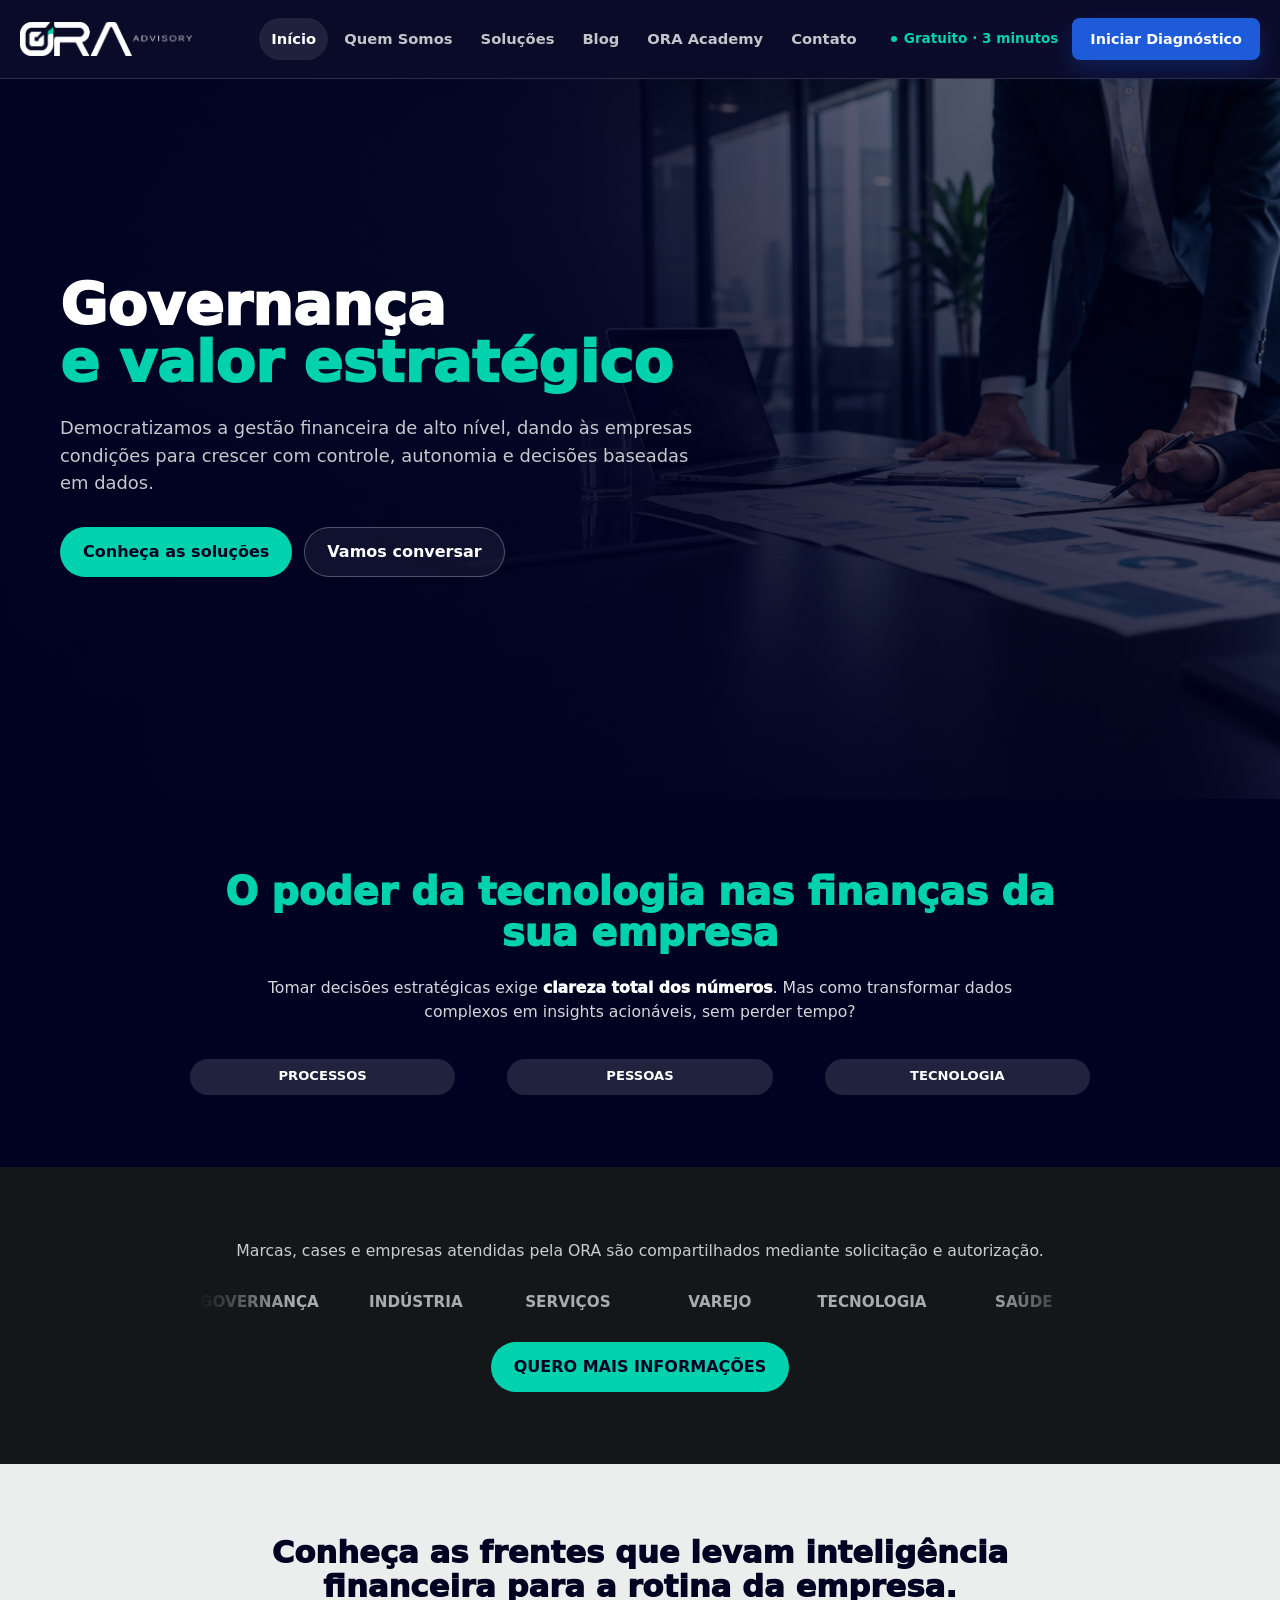
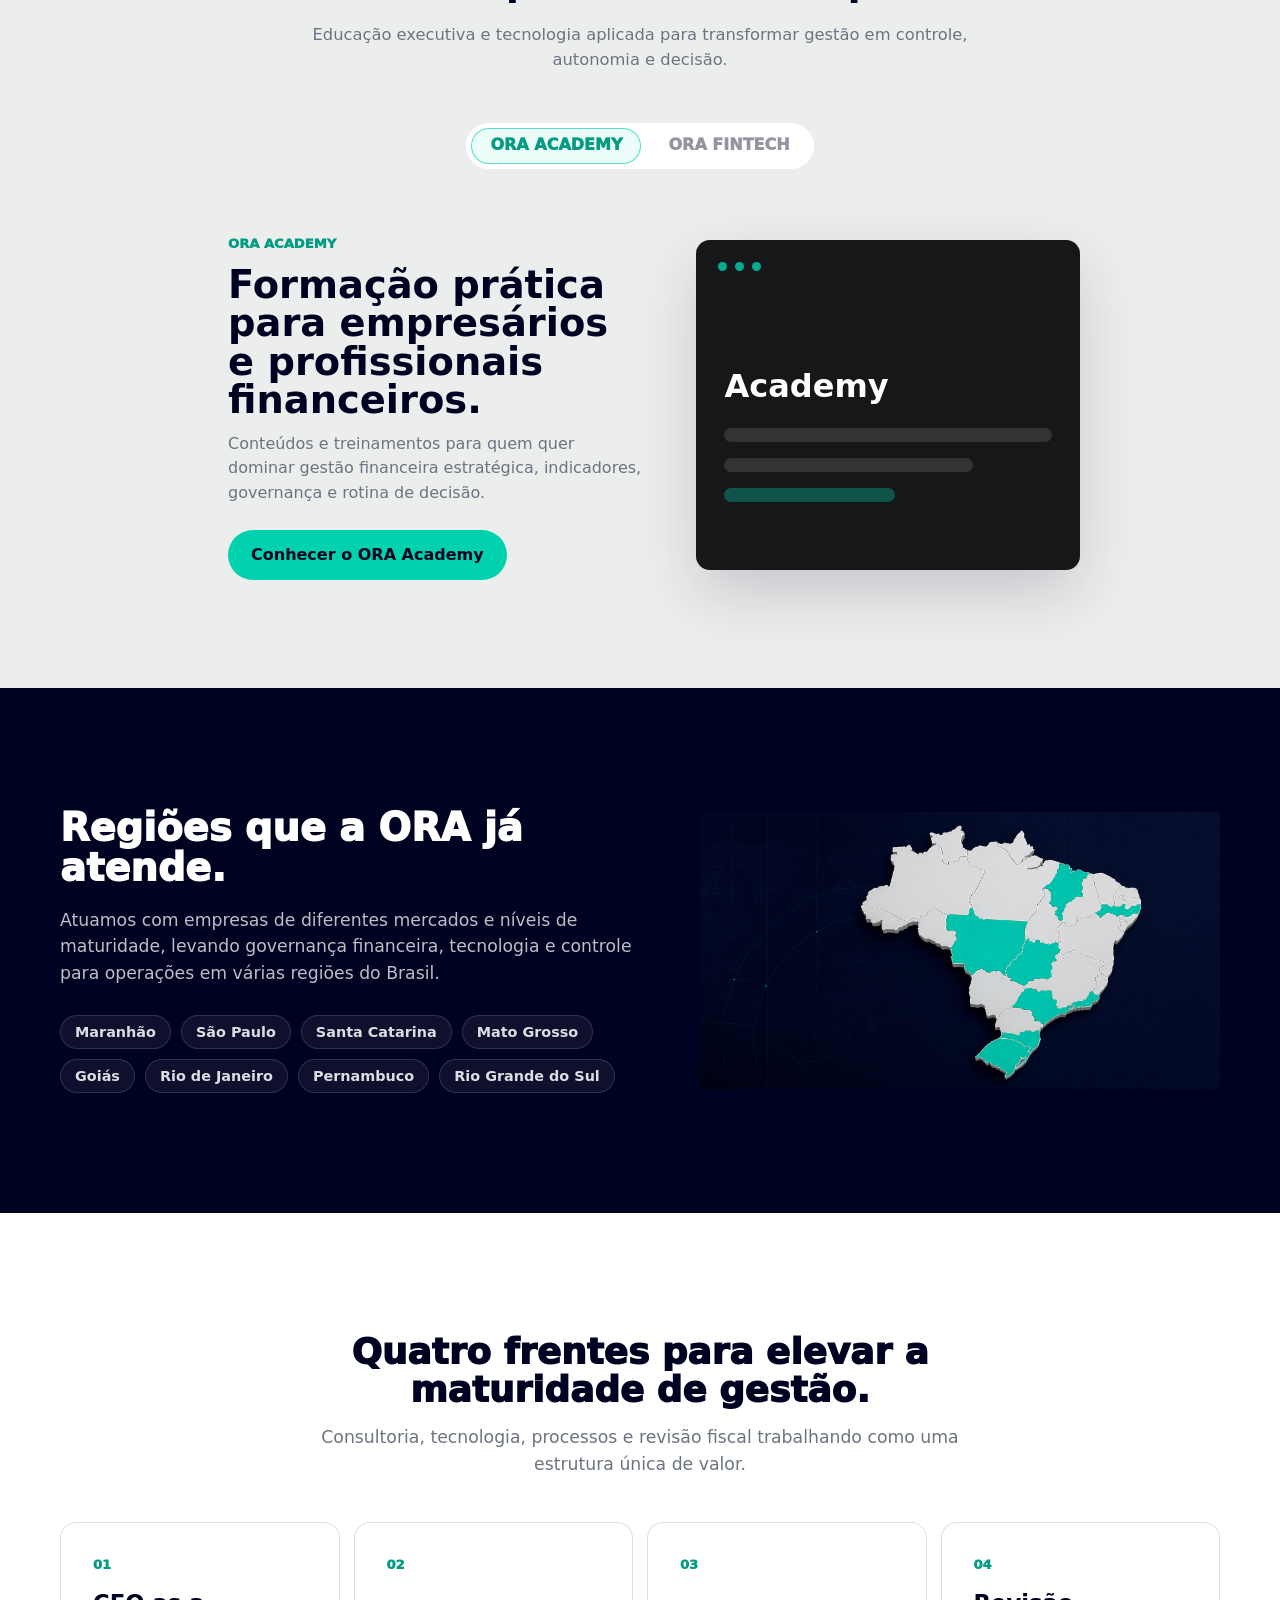
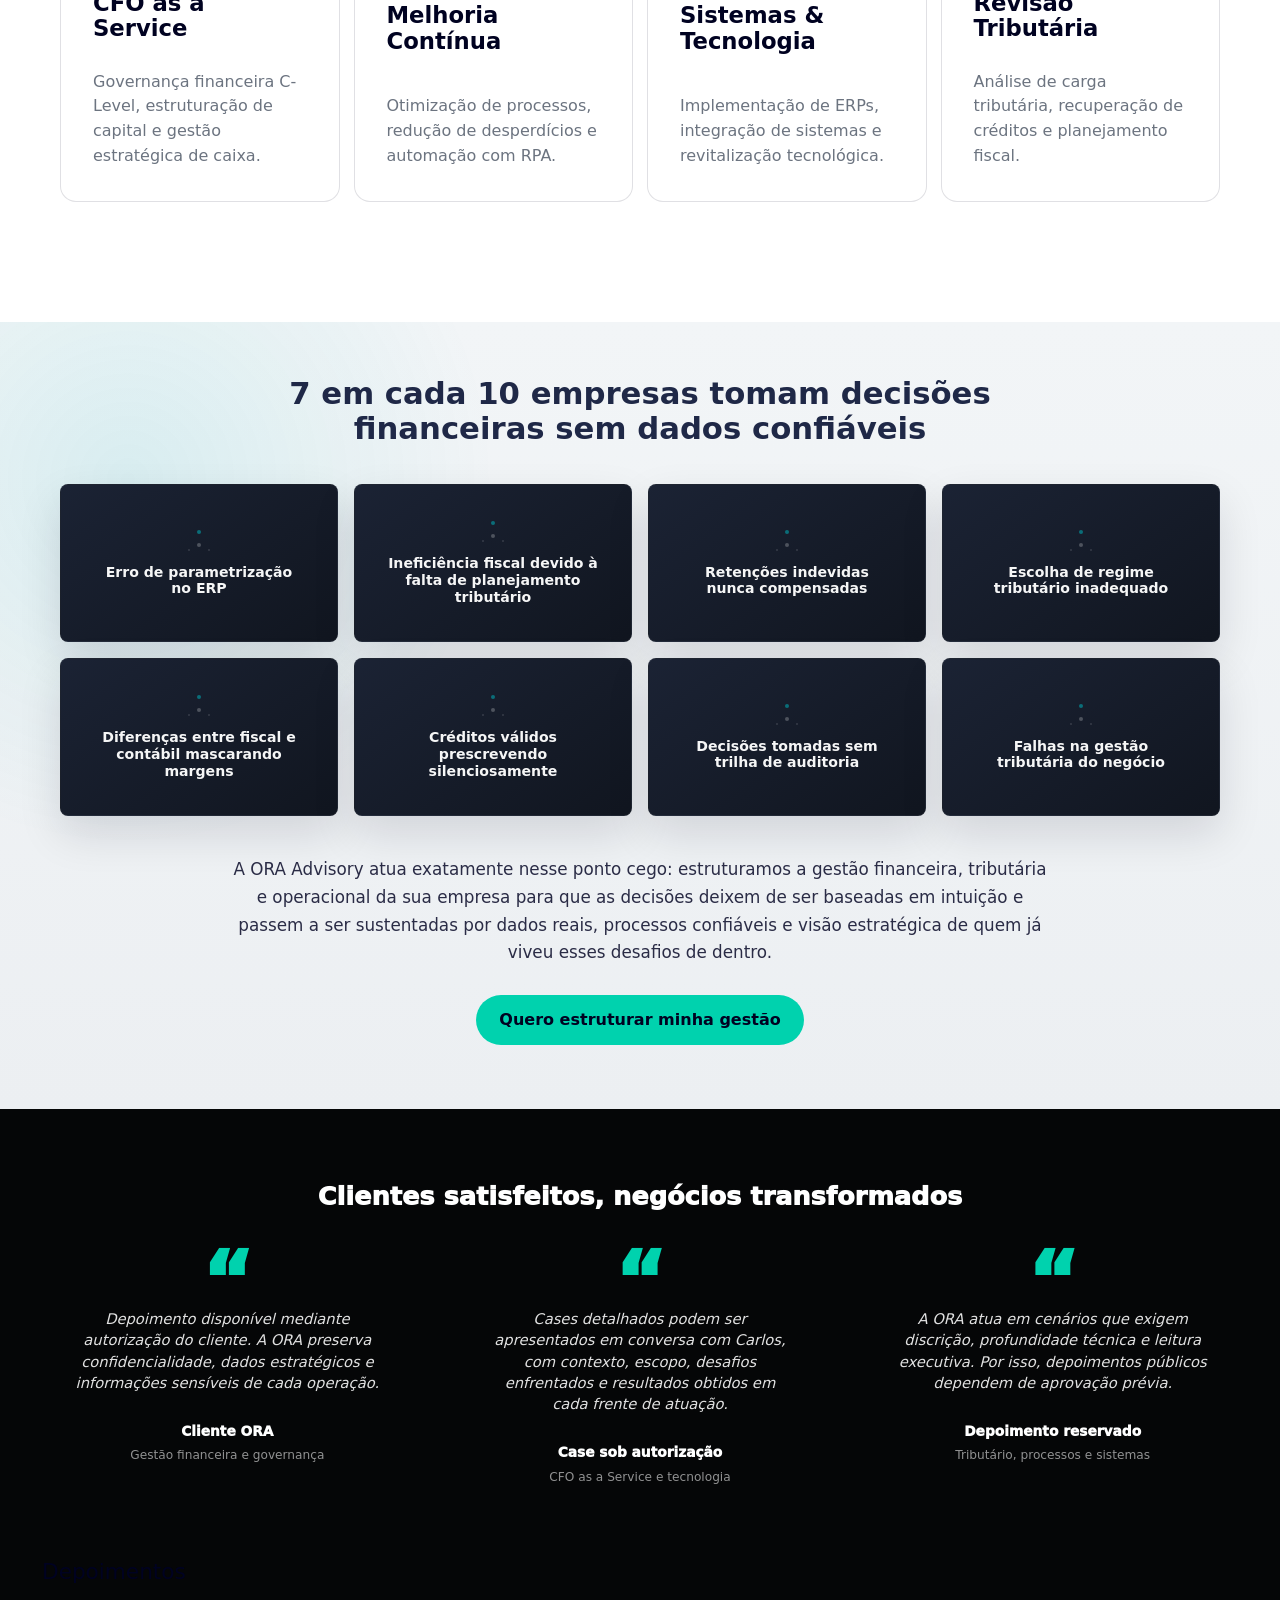
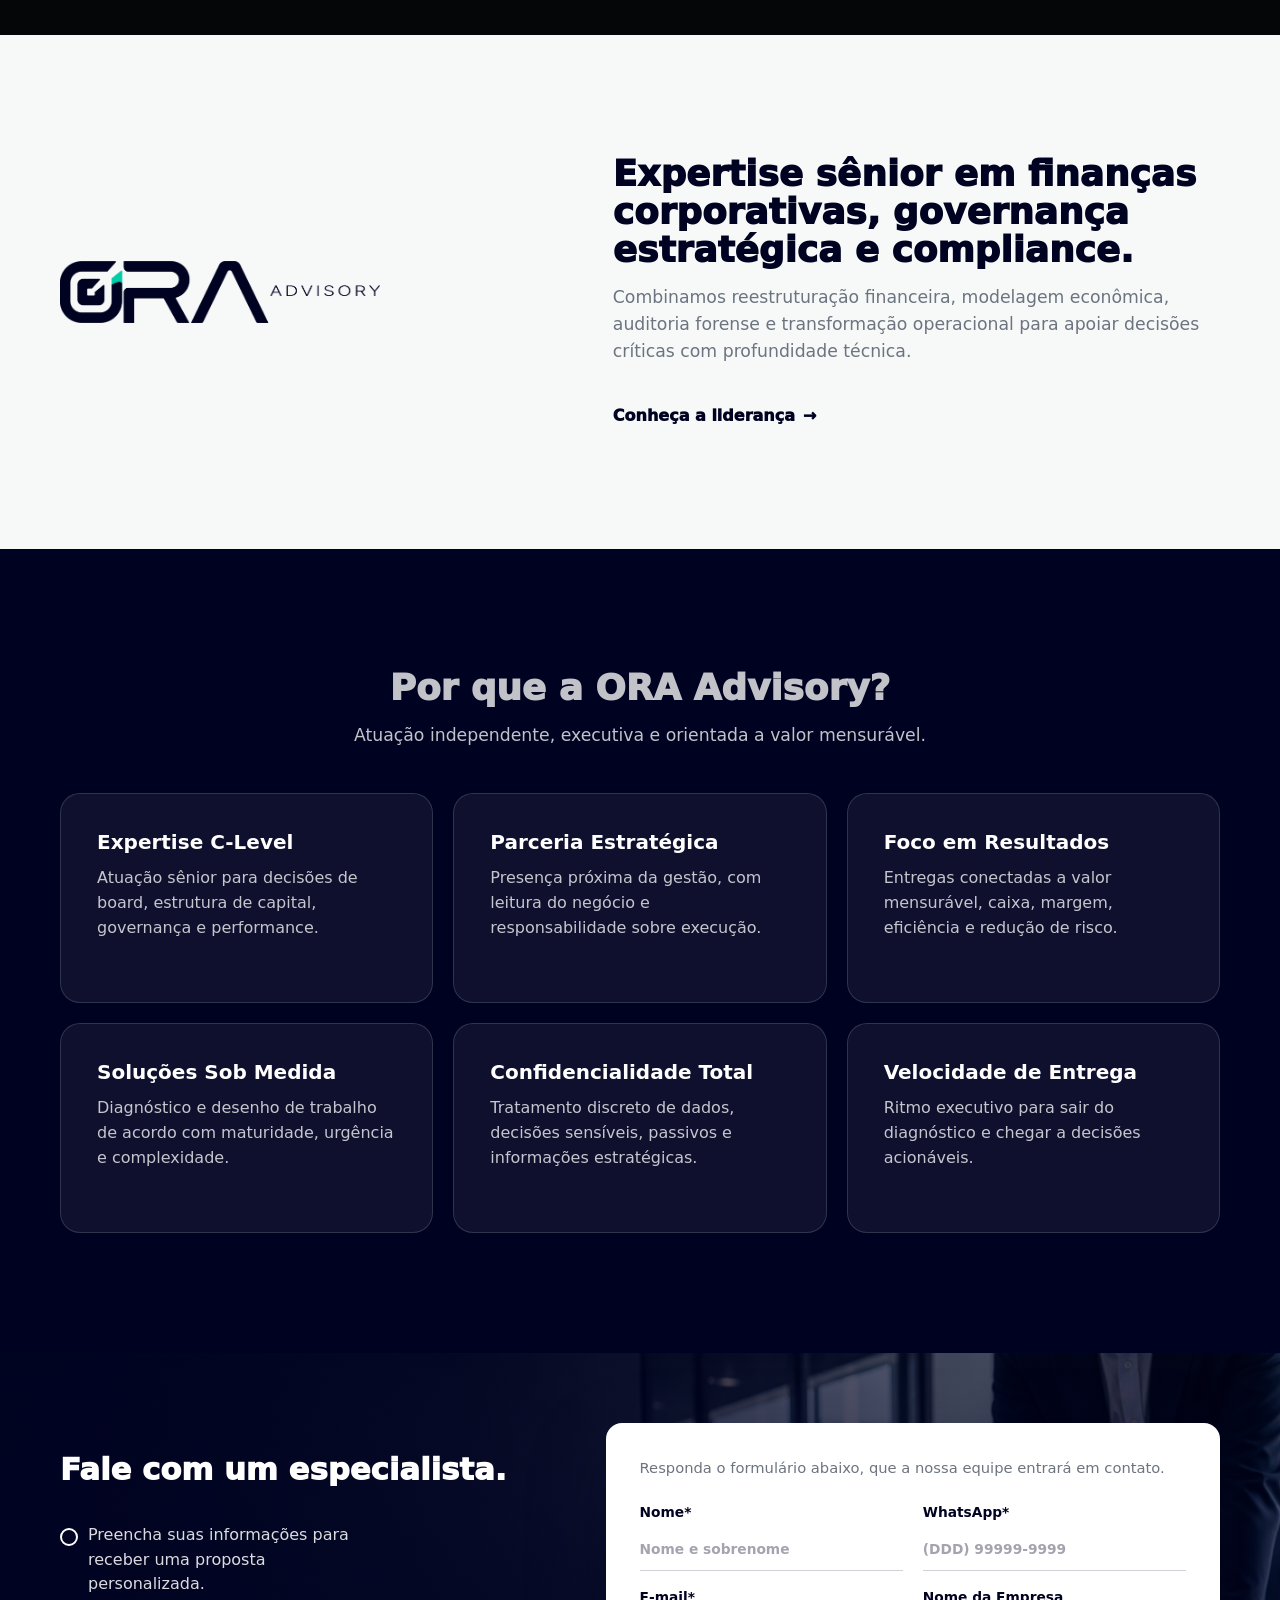
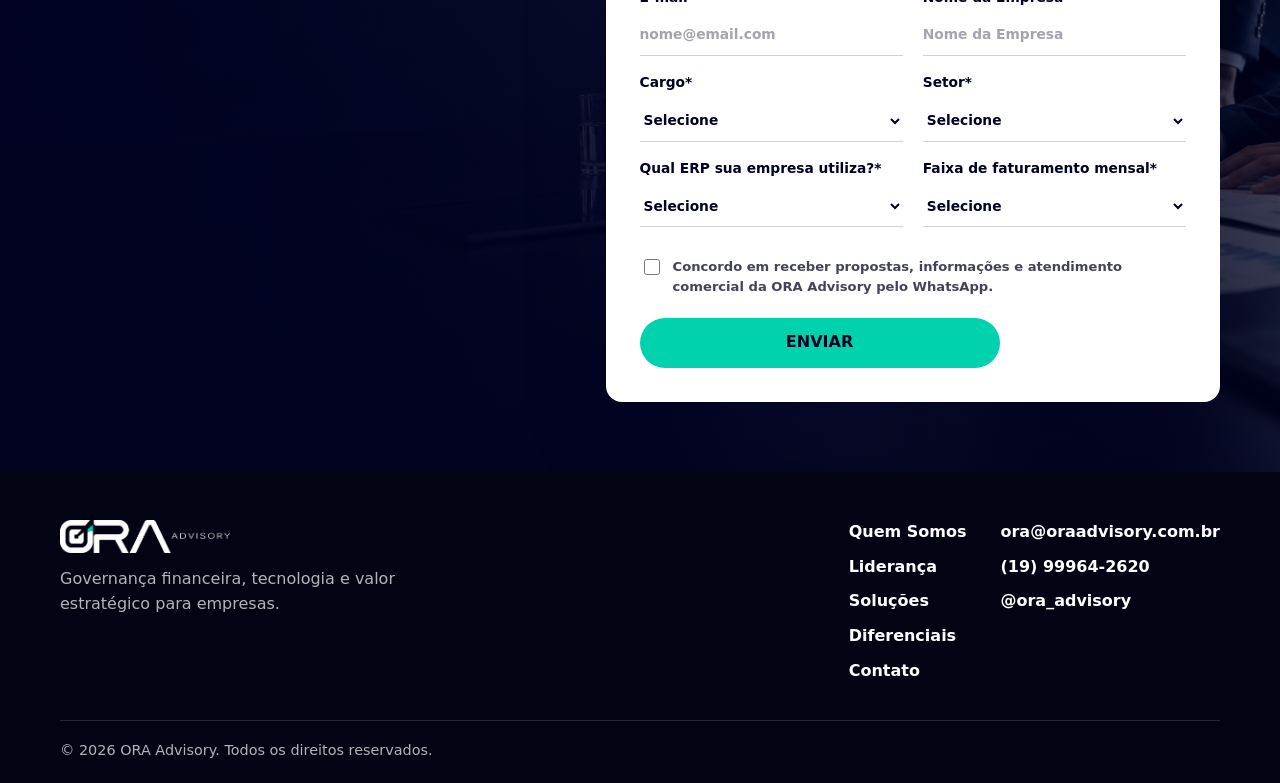
==== commit bad1948b: "add google tag manager" ====
--- a/index.html
+++ b/index.html
@@ -1,15 +1,34 @@
 <!doctype html>
 <html lang="pt-BR">
-  <head>
-    <meta charset="utf-8">
-    <meta name="viewport" content="width=device-width, initial-scale=1">
-    <title>ORA Advisory | Governança e valor estratégico</title>
-    <meta name="description" content="Gestão financeira C-Level, governança, tecnologia e valor estratégico para pequenas e médias empresas.">
-    <link rel="icon" href="assets/logo-clean.png">
-    <link rel="stylesheet" href="styles.css">
-  </head>
-  <body>
-    <div id="site" data-page="home"></div>
-    <script src="app.js"></script>
-  </body>
-</html>
+
+<head>
+  <!-- Google Tag Manager -->
+  <script>(function (w, d, s, l, i) {
+      w[l] = w[l] || []; w[l].push({
+        'gtm.start':
+          new Date().getTime(), event: 'gtm.js'
+      }); var f = d.getElementsByTagName(s)[0],
+        j = d.createElement(s), dl = l != 'dataLayer' ? '&l=' + l : ''; j.async = true; j.src =
+          'https://www.googletagmanager.com/gtm.js?id=' + i + dl; f.parentNode.insertBefore(j, f);
+    })(window, document, 'script', 'dataLayer', 'GTM-PM9B36ZW');</script>
+  <!-- End Google Tag Manager -->
+
+  <meta charset="utf-8">
+  <meta name="viewport" content="width=device-width, initial-scale=1">
+  <title>ORA Advisory | Governança e valor estratégico</title>
+  <meta name="description"
+    content="Gestão financeira C-Level, governança, tecnologia e valor estratégico para pequenas e médias empresas.">
+  <link rel="icon" href="assets/logo-clean.png">
+  <link rel="stylesheet" href="styles.css">
+</head>
+
+<body>
+  <!-- Google Tag Manager (noscript) -->
+  <noscript><iframe src="https://www.googletagmanager.com/ns.html?id=GTM-PM9B36ZW" height="0" width="0"
+      style="display:none;visibility:hidden"></iframe></noscript>
+  <!-- End Google Tag Manager (noscript) -->
+  <div id="site" data-page="home"></div>
+  <script src="app.js"></script>
+</body>
+
+</html>
--- a/styles.css
+++ b/styles.css
@@ -60,7 +60,6 @@
 
 .site-shell {
   min-height: 100vh;
-  overflow: hidden;
 }
 
 .site-header {
@@ -182,6 +181,51 @@
   background: var(--white);
 }
 
+.home-diagnostic-cta {
+  display: inline-flex;
+  align-items: center;
+  gap: 14px;
+  flex: 0 0 auto;
+}
+
+.diagnostic-meta {
+  display: inline-flex;
+  align-items: center;
+  gap: 7px;
+  color: var(--teal);
+  font-size: 0.85rem;
+  font-weight: 760;
+  line-height: 1;
+  white-space: nowrap;
+}
+
+.diagnostic-meta span {
+  width: 6px;
+  height: 6px;
+  border-radius: 999px;
+  background: var(--teal);
+}
+
+.diagnostic-button {
+  min-height: 42px;
+  display: inline-flex;
+  align-items: center;
+  justify-content: center;
+  padding: 0 18px;
+  border-radius: 8px;
+  background: #1d5bd8;
+  color: var(--white);
+  font-size: 0.9rem;
+  font-weight: 850;
+  line-height: 1;
+  white-space: nowrap;
+  box-shadow: 0 10px 26px rgba(29, 91, 216, 0.26);
+}
+
+.diagnostic-button:hover {
+  background: #2f6ff0;
+}
+
 .menu-toggle {
   width: 44px;
   height: 44px;
@@ -282,6 +326,17 @@
   border-radius: 18%;
   border: 48px solid rgba(255, 255, 255, 0.12);
   content: "";
+}
+
+.home-mark-symbol {
+  position: absolute;
+  right: -60px;
+  bottom: -80px;
+  width: min(52vw, 640px);
+  opacity: 0.18;
+  pointer-events: none;
+  user-select: none;
+  filter: brightness(10);
 }
 
 .home-content,
@@ -787,20 +842,17 @@
 }
 
 .brazil-map-card {
-  min-height: 430px;
-  display: grid;
-  place-items: center;
-  overflow: hidden;
-  border: 1px solid var(--line-dark);
-  border-radius: var(--radius);
-  background: rgba(255, 255, 255, 0.04);
+  display: flex;
+  align-items: center;
+  justify-content: center;
 }
 
 .brazil-map-card img {
   width: 100%;
-  height: 100%;
-  min-height: 430px;
-  object-fit: cover;
+  max-width: 100%;
+  height: auto;
+  object-fit: contain;
+  display: block;
 }
 
 @keyframes brand-scroll {
@@ -1868,6 +1920,93 @@
   color: var(--white);
 }
 
+.modal-social {
+  margin-top: 24px;
+  padding-top: 20px;
+  border-top: 1px solid var(--line);
+}
+
+.modal-social p {
+  font-size: 0.84rem;
+  color: var(--gray);
+  margin-bottom: 12px;
+}
+
+.modal-social-links {
+  display: flex;
+  gap: 16px;
+  justify-content: center;
+  flex-wrap: wrap;
+}
+
+.modal-social-links a {
+  display: inline-flex;
+  align-items: center;
+  gap: 7px;
+  color: var(--navy);
+  font-weight: 800;
+  font-size: 0.88rem;
+  text-decoration: none;
+  transition: color 180ms ease;
+}
+
+.modal-social-links a:hover {
+  color: var(--teal);
+}
+
+.success-modal {
+  position: fixed;
+  inset: 0;
+  z-index: 999;
+  background: rgba(0, 2, 33, 0.72);
+  display: flex;
+  align-items: center;
+  justify-content: center;
+  padding: 24px;
+}
+
+.success-modal[hidden] {
+  display: none;
+}
+
+body.modal-open {
+  overflow: hidden;
+}
+
+.success-modal-box {
+  background: var(--white);
+  border-radius: var(--radius);
+  padding: 48px 40px;
+  max-width: 440px;
+  width: 100%;
+  text-align: center;
+}
+
+.success-icon {
+  width: 64px;
+  height: 64px;
+  border-radius: 50%;
+  background: var(--teal);
+  color: var(--white);
+  font-size: 1.8rem;
+  font-weight: 900;
+  display: flex;
+  align-items: center;
+  justify-content: center;
+  margin: 0 auto 24px;
+}
+
+.success-modal-box h2 {
+  font-size: 1.5rem;
+  color: var(--navy);
+  margin-bottom: 10px;
+}
+
+.success-modal-box p {
+  color: var(--gray);
+  margin-bottom: 28px;
+}
+
 .site-footer {
   padding: 48px 0 22px;
   background: #020414;
@@ -1915,9 +2054,26 @@
     display: none;
   }
 
+  .home-diagnostic-cta {
+    display: inline-flex;
+    align-items: center;
+    gap: 0;
+    margin-left: auto;
+  }
+
+  .diagnostic-meta {
+    display: none;
+  }
+
+  .diagnostic-button {
+    min-height: 38px;
+    padding: 0 12px;
+    border-radius: 999px;
+    font-size: 0.72rem;
+  }
+
   .menu-toggle {
     display: grid;
-    margin-left: auto;
   }
 
   .mobile-menu {
@@ -1985,8 +2141,12 @@
     width: min(100% - 28px, var(--max));
   }
 
+  .nav-wrap {
+    gap: 8px;
+  }
+
   .brand {
-    width: 142px;
+    width: 136px;
   }
 
   .home-hero {
@@ -2024,12 +2184,12 @@
   }
 
   .section {
-    padding: 88px 0;
+    padding: 40px 0;
   }
 
   .tech-power-box {
     width: 100%;
-    padding: 60px 18px 60px;
+    padding: 40px 18px;
   }
 
   .tech-pill-row {
@@ -2039,7 +2199,7 @@
 
   .brand-proof-box {
     width: 100%;
-    padding: 60px 18px;
+    padding: 40px 18px;
   }
 
   .brand-carousel::before,
@@ -2058,7 +2218,7 @@
 
   .product-tabs-box {
     width: 100%;
-    padding: 60px 18px 72px;
+    padding: 40px 18px 48px;
   }
 
   .product-tab-controls {
@@ -2116,7 +2276,7 @@
 
   .testimonials-box {
     width: 100%;
-    padding: 60px 18px 72px;
+    padding: 40px 18px 48px;
   }
 
   .testimonial-grid article {
@@ -2172,3 +2332,24 @@
     border-width: 54px;
   }
 }
+
+@media (max-width: 380px) {
+  .brand {
+    width: 112px;
+  }
+
+  .nav-wrap {
+    gap: 6px;
+  }
+
+  .diagnostic-button {
+    min-height: 36px;
+    padding: 0 8px;
+    font-size: 0.65rem;
+  }
+
+  .menu-toggle {
+    width: 40px;
+    height: 40px;
+  }
+}
